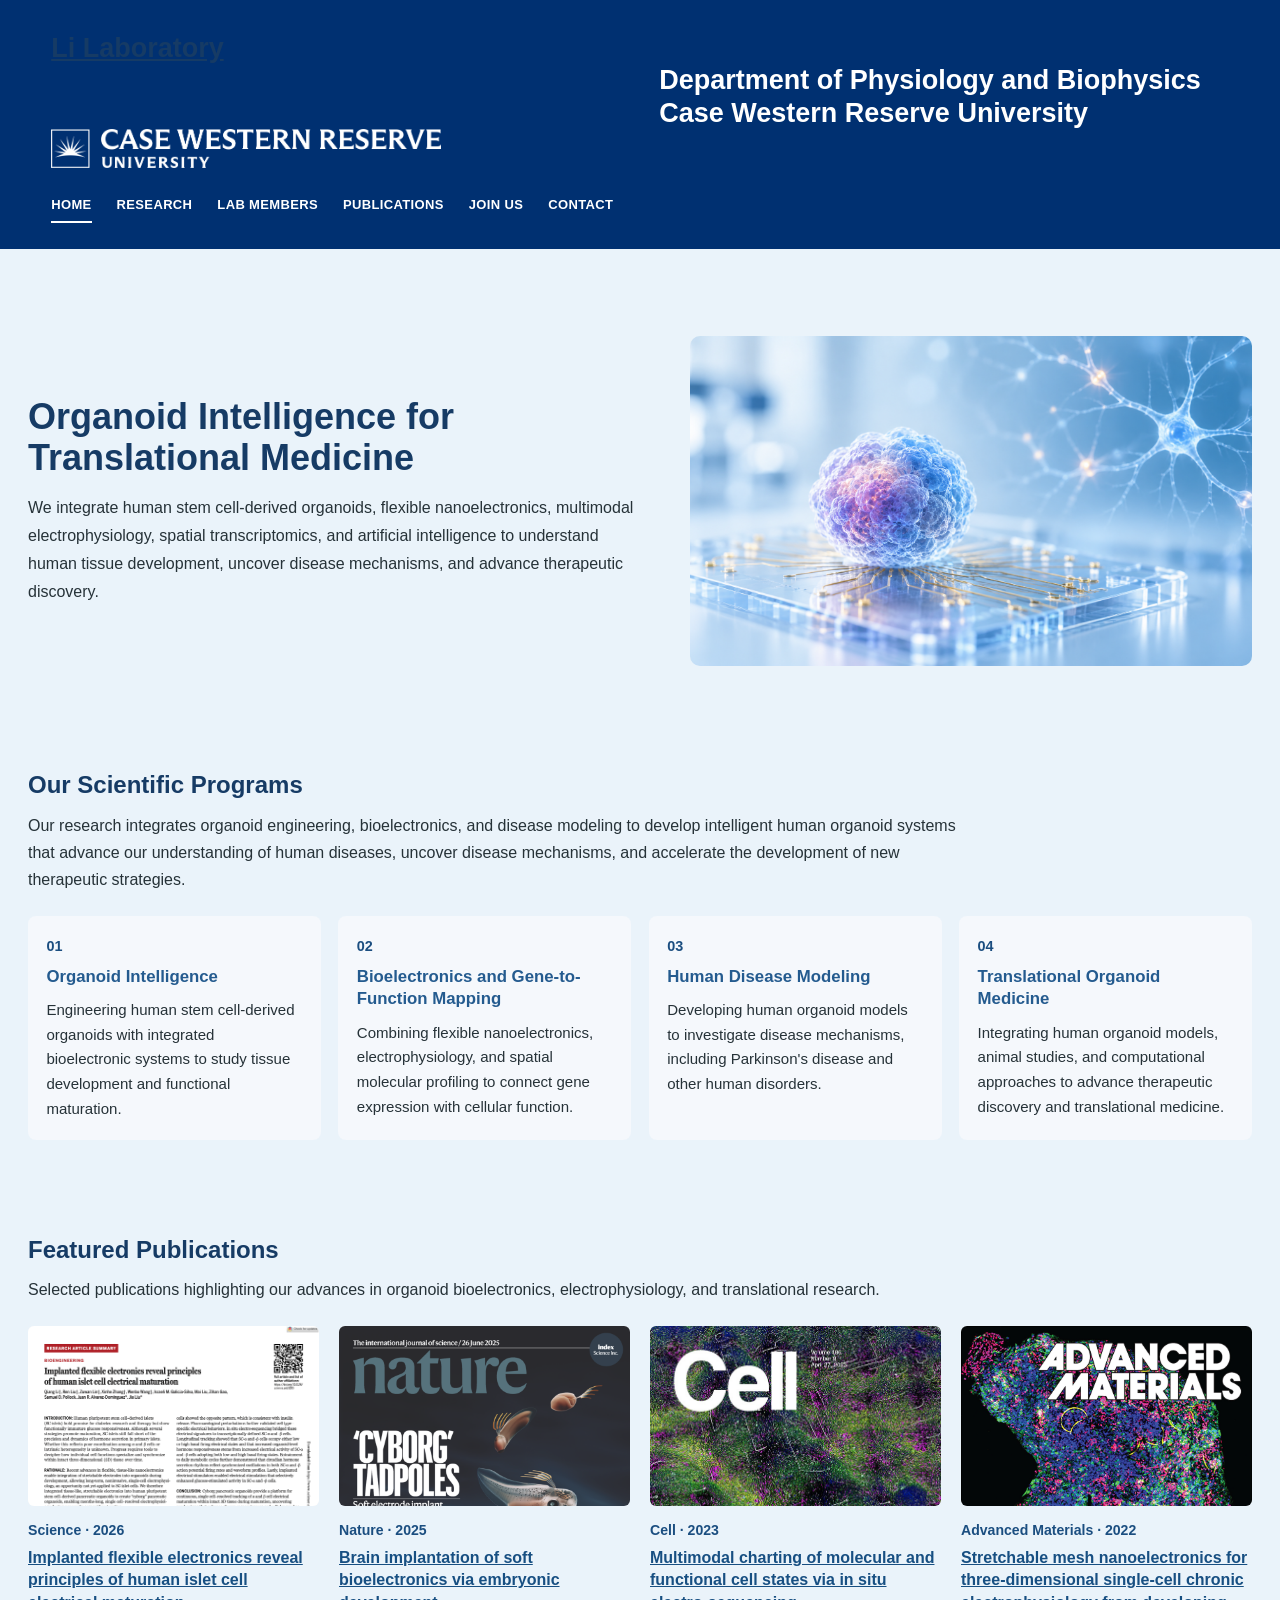
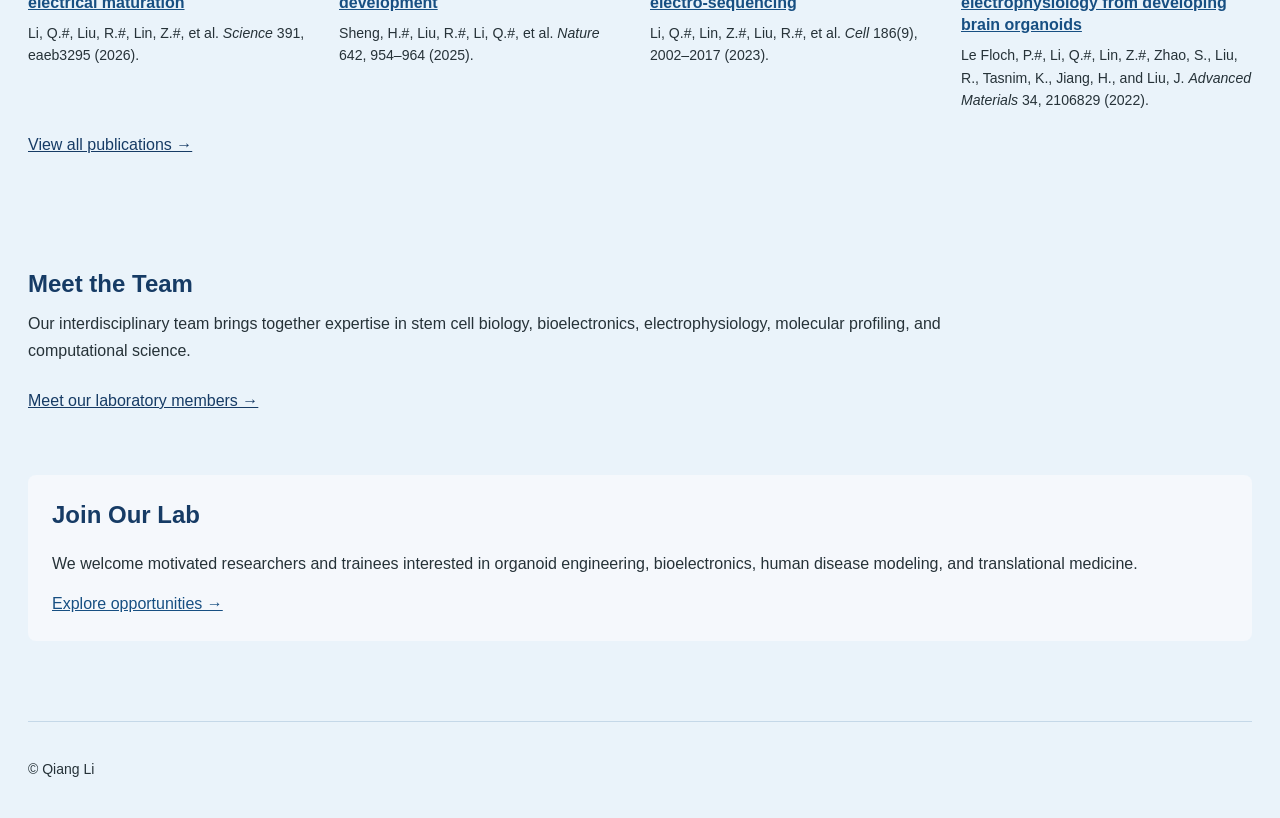
==== index.html @ ad6e4981 "Update index.html" ====
<!DOCTYPE html>
<html lang="en">
<head>
  <meta charset="UTF-8">
  <meta name="viewport" content="width=device-width, initial-scale=1.0">
  <title>Li Laboratory | Organoid Intelligence for Translational Medicine</title>
  <link rel="stylesheet" href="style.css">

  <style>
    /* Homepage-specific styles.
       The shared header, navigation, and footer remain controlled by style.css. */

    .home-hero {
      display: grid;
      grid-template-columns: 1.05fr 0.95fr;
      align-items: center;
      gap: 2.5rem;
      padding: 2.8rem 0 2.4rem;
    }

    .home-hero h1 {
      margin: 0 0 1rem;
      line-height: 1.15;
    }

    .home-hero p {
      line-height: 1.75;
      margin: 0;
    }

    .home-hero-image img {
      display: block;
      width: 100%;
      height: 330px;
      object-fit: cover;
      object-position: center;
      border-radius: 10px;
    }

    .home-section {
      padding: 1.8rem 0;
    }

    .home-section h2 {
      margin: 0 0 0.7rem;
    }

    .section-intro {
      max-width: 950px;
      line-height: 1.7;
      margin: 0 0 1.4rem;
    }

    .program-grid {
      display: grid;
      grid-template-columns: repeat(4, minmax(0, 1fr));
      gap: 1.1rem;
    }

    .program-card {
      padding: 1.15rem;
      background: #f5f8fc;
      border-radius: 8px;
      height: 100%;
    }

    .program-number {
      color: #1b4e80;
      font-size: 0.9rem;
      font-weight: 700;
      margin-bottom: 0.45rem;
    }

    .program-card h3 {
      font-size: 1.05rem;
      line-height: 1.35;
      margin: 0 0 0.6rem;
    }

    .program-card p {
      font-size: 0.94rem;
      line-height: 1.65;
      margin: 0;
    }

    .publication-grid {
      display: grid;
      grid-template-columns: repeat(4, minmax(0, 1fr));
      gap: 1.25rem;
      align-items: start;
    }

    .publication-card {
      min-width: 0;
    }

    .publication-image-link {
      display: block;
      width: 100%;
      height: 180px;
      overflow: hidden;
      background: #f3f5f7;
      border-radius: 6px;
      margin-bottom: 0.8rem;
    }

    .publication-card img {
      display: block;
      width: 100%;
      height: 100%;
      object-fit: cover;
      object-position: top center;
    }

    .publication-card h3 {
      font-size: 1rem;
      line-height: 1.4;
      margin: 0 0 0.5rem;
    }

    .publication-card p {
      font-size: 0.88rem;
      line-height: 1.6;
      margin: 0;
    }

    .publication-journal {
      color: #1b4e80;
      font-weight: 700;
      margin-bottom: 0.35rem !important;
    }

    .home-cta {
      background: #f5f8fc;
      padding: 1.5rem;
      border-radius: 8px;
      margin: 1rem 0 2rem;
    }

    .home-cta h2 {
      margin-top: 0;
    }

    .home-cta p {
      line-height: 1.7;
      margin-bottom: 0.8rem;
    }

    .home-cta a,
    .publication-card a {
      color: #174f82;
    }

    @media (max-width: 900px) {
      .program-grid,
      .publication-grid {
        grid-template-columns: repeat(2, minmax(0, 1fr));
      }

      .home-hero {
        gap: 1.5rem;
      }
    }

    @media (max-width: 600px) {
      .home-hero {
        grid-template-columns: 1fr;
        padding: 1.8rem 0;
      }

      .home-hero-image img {
        height: 240px;
      }

      .program-grid,
      .publication-grid {
        grid-template-columns: 1fr;
      }

      .publication-image-link {
        height: 220px;
      }

      .home-section {
        padding: 1.3rem 0;
      }
    }
  </style>
</head>

<body>

  <!-- ORIGINAL CWRU HEADER -->
  <header class="site-header">
    <div class="brand">
      <div class="brand-text">
        <a href="index.html">Li Laboratory</a>
        <div class="header-affiliation">
          Department of Physiology and Biophysics<br>
          Case Western Reserve University
        </div>
      </div>

      <a href="https://case.edu/" target="_blank" rel="noopener">
        <img
          class="cwru-logo"
          src="CWRU_Two-line%20horizontal%20(Primary)%20logo_White.png"
          alt="Case Western Reserve University">
      </a>
    </div>

    <nav class="site-nav" aria-label="Main navigation">
      <a href="index.html" aria-current="page">HOME</a>
      <a href="research.html">RESEARCH</a>
      <a href="lab-members.html">LAB MEMBERS</a>
      <a href="publications.html">PUBLICATIONS</a>
      <a href="join-us.html">JOIN US</a>
      <a href="contact.html">CONTACT</a>
    </nav>
  </header>


  <main>

    <!-- HERO SECTION -->
    <section class="home-hero">
      <div class="home-hero-text">
        <h1>Organoid Intelligence for Translational Medicine</h1>

        <p>
          We integrate human stem cell-derived organoids, flexible
          nanoelectronics, multimodal electrophysiology, spatial
          transcriptomics, and artificial intelligence to understand
          human tissue development, uncover disease mechanisms, and
          advance therapeutic discovery.
        </p>
      </div>

      <div class="home-hero-image">
        <img
          src="Glowing%20Brain%20Organoid%20on%20Neural%20Chip.png"
          alt="AI-generated visualization of a brain organoid integrated with a neural chip">
      </div>
    </section>


    <!-- SCIENTIFIC PROGRAMS -->
    <section class="home-section">
      <h2>Our Scientific Programs</h2>

      <p class="section-intro">
        Our research integrates organoid engineering, bioelectronics,
        and disease modeling to develop intelligent human organoid
        systems that advance our understanding of human diseases,
        uncover disease mechanisms, and accelerate the development
        of new therapeutic strategies.
      </p>

      <div class="program-grid">

        <article class="program-card">
          <div class="program-number">01</div>
          <h3>Organoid Intelligence</h3>
          <p>
            Engineering human stem cell-derived organoids with
            integrated bioelectronic systems to study tissue
            development and functional maturation.
          </p>
        </article>

        <article class="program-card">
          <div class="program-number">02</div>
          <h3>Bioelectronics and Gene-to-Function Mapping</h3>
          <p>
            Combining flexible nanoelectronics, electrophysiology,
            and spatial molecular profiling to connect gene
            expression with cellular function.
          </p>
        </article>

        <article class="program-card">
          <div class="program-number">03</div>
          <h3>Human Disease Modeling</h3>
          <p>
            Developing human organoid models to investigate disease
            mechanisms, including Parkinson's disease and other
            human disorders.
          </p>
        </article>

        <article class="program-card">
          <div class="program-number">04</div>
          <h3>Translational Organoid Medicine</h3>
          <p>
            Integrating human organoid models, animal studies, and
            computational approaches to advance therapeutic
            discovery and translational medicine.
          </p>
        </article>

      </div>
    </section>


    <!-- FEATURED PUBLICATIONS -->
    <section class="home-section">
      <h2>Featured Publications</h2>

      <p class="section-intro">
        Selected publications highlighting our advances in
        organoid bioelectronics, electrophysiology, and
        translational research.
      </p>

      <div class="publication-grid">

        <!-- SCIENCE -->
        <article class="publication-card">
          <a
            class="publication-image-link"
            href="https://www.science.org/doi/10.1126/science.aeb3295"
            target="_blank"
            rel="noopener">
            <img
              src="Science.png"
              alt="Science journal cover">
          </a>

          <p class="publication-journal">Science · 2026</p>

          <h3>
            <a
              href="https://www.science.org/doi/10.1126/science.aeb3295"
              target="_blank"
              rel="noopener">
              Implanted flexible electronics reveal principles of
              human islet cell electrical maturation
            </a>
          </h3>

          <p>
            Li, Q.#, Liu, R.#, Lin, Z.#, et al.
            <em>Science</em> 391, eaeb3295 (2026).
          </p>
        </article>


        <!-- NATURE -->
        <article class="publication-card">
          <a
            class="publication-image-link"
            href="https://www.nature.com/articles/s41586-025-09106-8"
            target="_blank"
            rel="noopener">
            <img
              src="Nature%20cover.png"
              alt="Nature journal cover">
          </a>

          <p class="publication-journal">Nature · 2025</p>

          <h3>
            <a
              href="https://www.nature.com/articles/s41586-025-09106-8"
              target="_blank"
              rel="noopener">
              Brain implantation of soft bioelectronics via
              embryonic development
            </a>
          </h3>

          <p>
            Sheng, H.#, Liu, R.#, Li, Q.#, et al.
            <em>Nature</em> 642, 954–964 (2025).
          </p>
        </article>


        <!-- CELL -->
        <article class="publication-card">
          <a
            class="publication-image-link"
            href="https://www.cell.com/cell/fulltext/S0092-8674(23)00286-6"
            target="_blank"
            rel="noopener">
            <img
              src="Cell%20cover.jpg"
              alt="Cell journal cover">
          </a>

          <p class="publication-journal">Cell · 2023</p>

          <h3>
            <a
              href="https://www.cell.com/cell/fulltext/S0092-8674(23)00286-6"
              target="_blank"
              rel="noopener">
              Multimodal charting of molecular and functional cell
              states via in situ electro-sequencing
            </a>
          </h3>

          <p>
            Li, Q.#, Lin, Z.#, Liu, R.#, et al.
            <em>Cell</em> 186(9), 2002–2017 (2023).
          </p>
        </article>


        <!-- ADVANCED MATERIALS -->
        <article class="publication-card">
          <a
            class="publication-image-link"
            href="https://advanced.onlinelibrary.wiley.com/doi/10.1002/adma.202106829"
            target="_blank"
            rel="noopener">
            <img
              src="Brain%20organoids.jpg"
              alt="Brain organoid image associated with the Advanced Materials publication">
          </a>

          <p class="publication-journal">Advanced Materials · 2022</p>

          <h3>
            <a
              href="https://advanced.onlinelibrary.wiley.com/doi/10.1002/adma.202106829"
              target="_blank"
              rel="noopener">
              Stretchable mesh nanoelectronics for three-dimensional
              single-cell chronic electrophysiology from developing
              brain organoids
            </a>
          </h3>

          <p>
            Le Floch, P.#, Li, Q.#, Lin, Z.#, Zhao, S., Liu, R.,
            Tasnim, K., Jiang, H., and Liu, J.
            <em>Advanced Materials</em> 34, 2106829 (2022).
          </p>
        </article>

      </div>

      <p style="margin-top: 1.2rem;">
        <a href="publications.html">View all publications →</a>
      </p>
    </section>


    <!-- TEAM -->
    <section class="home-section">
      <h2>Meet the Team</h2>

      <p class="section-intro">
        Our interdisciplinary team brings together expertise in
        stem cell biology, bioelectronics, electrophysiology,
        molecular profiling, and computational science.
      </p>

      <p>
        <a href="lab-members.html">Meet our laboratory members →</a>
      </p>
    </section>


    <!-- JOIN THE LAB -->
    <section class="home-cta">
      <h2>Join Our Lab</h2>

      <p>
        We welcome motivated researchers and trainees interested
        in organoid engineering, bioelectronics, human disease
        modeling, and translational medicine.
      </p>

      <a href="join-us.html">Explore opportunities →</a>
    </section>

  </main>


  <!-- ORIGINAL FOOTER -->
  <footer class="site-footer">
    <p>© Qiang Li</p>
  </footer>

</body>
</html>
---- style.css ----
/* =========================================================
   LI LAB WEBSITE — SHARED STYLESHEET
   Full-width CWRU blue header
   Unified light blue content background
   ========================================================= */

* {
  box-sizing: border-box;
}

html {
  scroll-behavior: smooth;
  overflow-x: clip;
}

body {
  font-family: Arial, Helvetica, sans-serif;
  max-width: 1400px;
  margin: 0 auto;
  padding: 0 28px;
  line-height: 1.7;
  color: #263238;
  background: #EAF3FA;
}

a {
  color: #163b65;
}

/* =========================================================
   HEADER — FULL BROWSER WIDTH ON ALL PAGES
   ========================================================= */

.site-header {
  display: grid;
  grid-template-columns: minmax(160px, 1fr) auto;
  grid-template-areas:
    "brand affiliation"
    "nav nav";

  align-items: center;
  column-gap: 28px;
  row-gap: 14px;

  /* Extend header beyond the centered body container */
  position: relative;
  left: 50%;
  width: 100vw;
  max-width: none;
  margin-left: -50vw;

  /* Preserve the wider and taller blue header */
  padding: 32px clamp(22px, 4vw, 56px) 26px;

  color: #ffffff;
  background: #003071;
}

.site-header .brand {
  grid-area: brand;
  color: #ffffff;
  font-size: 27px;
  line-height: 1.2;
  font-weight: 700;
  text-decoration: none;
  white-space: nowrap;
}

.header-affiliation {
  grid-area: affiliation;
  display: flex;
  align-items: center;
  justify-content: flex-end;
  min-width: 0;
  text-decoration: none;
}

.cwru-logo {
  display: block;
  width: 390px;
  max-width: 100%;
  height: auto;
  object-fit: contain;
  background: transparent;
  border: 0;
  padding: 0;
  margin: 0;
  filter: none;
}

.site-nav {
  grid-area: nav;
  display: flex;
  flex-wrap: wrap;
  align-items: center;
  gap: 7px 25px;
  margin-top: 7px;
}

.site-nav a {
  color: #ffffff;
  text-decoration: none;
  font-size: 13px;
  font-weight: 700;
  letter-spacing: .35px;
  padding: 5px 0;
  border-bottom: 2px solid transparent;
}

.site-nav a:hover,
.site-nav a[aria-current="page"] {
  color: #ffffff;
  border-bottom-color: #ffffff;
}

.site-header a:focus-visible {
  outline: 2px solid #ffffff;
  outline-offset: 4px;
}

/* =========================================================
   GLOBAL CONTENT AREA
   ========================================================= */

main {
  min-height: 58vh;
  padding: 42px 0 48px;
  background: #EAF3FA;
}

h1, h2, h3 {
  color: #163b65;
  line-height: 1.3;
}

h1 {
  font-size: 36px;
  margin: 0 0 24px;
}

h2 {
  font-size: 24px;
}

h3 {
  font-size: 20px;
}

p {
  color: #263238;
}

section + section {
  margin-top: 36px;
}

/* =========================================================
   REMOVE SEPARATE WHITE CONTENT PANELS
   ========================================================= */

.welcome-section,
.content-box,
.content-card,
.white-box,
.page-card,
.page-content-box {
  background: transparent !important;
  box-shadow: none !important;
  border-radius: 0;
}

/* Homepage welcome section */

.welcome-section {
  max-width: 900px;
  margin: 24px auto 0;
  padding: 28px 0;
  border-top: 1px solid #c5d8e8;
}

.welcome-section h2 {
  margin: 0 0 14px;
  font-size: 26px;
}

.welcome-section p {
  margin: 0;
  font-size: 18px;
  line-height: 1.85;
}

/* =========================================================
   HOMEPAGE PROFILE
   ========================================================= */

.intro {
  display: flex;
  flex-direction: column;
  align-items: center;
  justify-content: center;
  gap: 16px;
  padding: 0 20px 26px;
  text-align: center;
}

.portrait {
  display: block;
  width: 170px;
  height: 170px;
  flex: 0 0 auto;
  object-fit: cover;
  object-position: center 10%;
  border: 4px solid #ffffff;
  border-radius: 50%;
  box-shadow: 0 4px 18px rgba(22, 59, 101, .12);
}

.intro h1 {
  font-size: clamp(28px, 4vw, 36px);
  margin: 0 0 10px;
}

.intro .affiliation {
  margin: 0;
  color: #526171;
  font-size: 16px;
  line-height: 1.65;
}

/* =========================================================
   CONTACT PAGE
   ========================================================= */

.contact-layout {
  display: grid;
  grid-template-columns: .8fr 1.2fr;
  gap: 40px;
  align-items: start;
  max-width: 1200px;
  margin: 15px auto 0;
}

.contact-info {
  margin: 0;
  padding: 0;
}

.contact-info h1 {
  margin-bottom: 18px;
}

.contact-info h2 {
  margin-top: 0;
  color: #153a63;
}

.contact-info p {
  line-height: 1.8;
  margin-bottom: 20px;
}

.contact-info a {
  color: #153a63;
}

.map-container {
  width: 100%;
  height: 420px;
  margin: 0;
  padding: 0;
  border-radius: 10px;
  overflow: hidden;
}

.map-container iframe {
  display: block;
  width: 100%;
  height: 100%;
  border: 0;
}

/* =========================================================
   PUBLICATIONS PAGE
   ========================================================= */

.publications-intro {
  max-width: 900px;
  margin-bottom: 2rem;
  color: #526174;
  line-height: 1.7;
}

.publication-year {
  margin: 2.2rem 0 1rem;
  padding-bottom: .45rem;
  color: #153a63;
  border-bottom: 2px solid #c5d8e8;
  font-size: 1.45rem;
}

.publication-list {
  list-style: none;
  margin: 0;
  padding: 0;
}

.publication-item {
  margin: 0 0 1.15rem;
  padding: 0 0 1.15rem 1rem;
  border-bottom: 1px solid #cbdce9;
  border-left: 3px solid #b5cde0;
  line-height: 1.7;
}

.publication-item strong {
  color: #183b60;
}

.publication-item a {
  color: #245b8f;
  font-weight: 600;
  text-decoration: none;
}

.publication-item a:hover {
  text-decoration: underline;
}

.publication-links {
  display: inline;
  white-space: normal;
}

/* =========================================================
   LAB MEMBERS AND JOIN US
   ========================================================= */

section h2 {
  color: #163b65;
}

section h3 {
  color: #245b8f;
}

/* Remove subsection background boxes */

.postdoc,
.graduate,
.undergraduate,
.intern,
.lab-member-section,
.recruitment-section {
  background: transparent !important;
  box-shadow: none !important;
  border-radius: 0;
  padding-left: 0;
  padding-right: 0;
  text-align: left;
}

/* =========================================================
   FOOTER
   ========================================================= */

footer {
  border-top: 1px solid #c5d8e8;
  padding: 22px 0;
  color: #526171;
  font-size: 14px;
  background: transparent;
}

/* =========================================================
   RESPONSIVE DESIGN
   ========================================================= */

@media (max-width: 760px) {

  body {
    padding: 0 20px;
  }

  .site-header {
    grid-template-columns: 1fr;
    grid-template-areas:
      "brand"
      "affiliation"
      "nav";

    row-gap: 12px;

    /* Keep the header full-width on mobile too */
    left: 50%;
    width: 100vw;
    margin-left: -50vw;

    padding: 19px 20px 15px;
  }

  .site-header .brand {
    font-size: 24px;
  }

  .header-affiliation {
    justify-content: flex-start;
  }

  .cwru-logo {
    width: min(100%, 360px);
  }

  .site-nav {
    gap: 7px 17px;
    margin-top: 3px;
  }

  .site-nav a {
    font-size: 12px;
  }

  main {
    padding: 32px 0 38px;
  }

  h1 {
    font-size: 30px;
  }

  .contact-layout {
    grid-template-columns: 1fr;
    gap: 25px;
  }

  .map-container {
    height: 340px;
  }

  .welcome-section {
    padding: 24px 0;
  }

  .welcome-section p {
    font-size: 16px;
  }

  .publication-item {
    padding-left: .75rem;
  }
}

@media (max-width: 700px) {
  .site-header {
    padding: 24px 20px 22px;
  }
}

@media (max-width: 380px) {

  .site-nav {
    column-gap: 12px;
  }

  .site-nav a {
    font-size: 11px;
  }
}
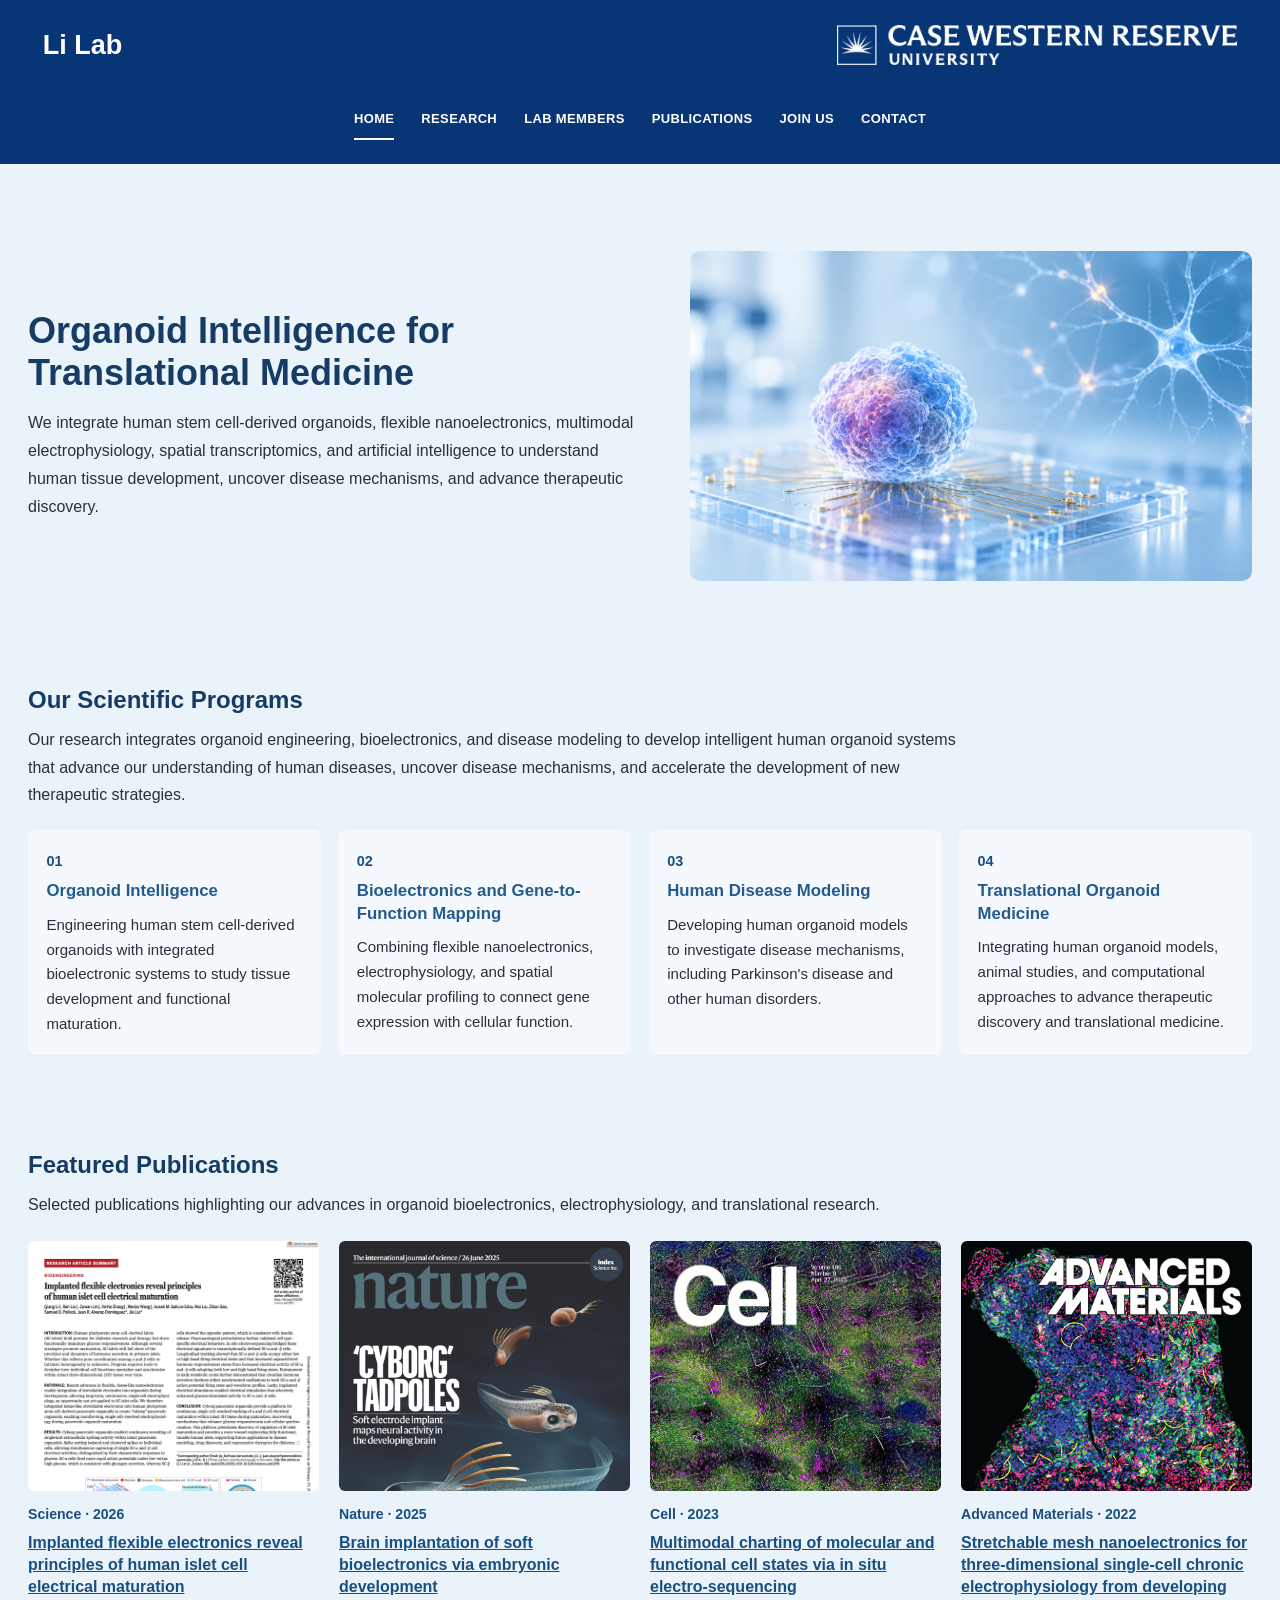
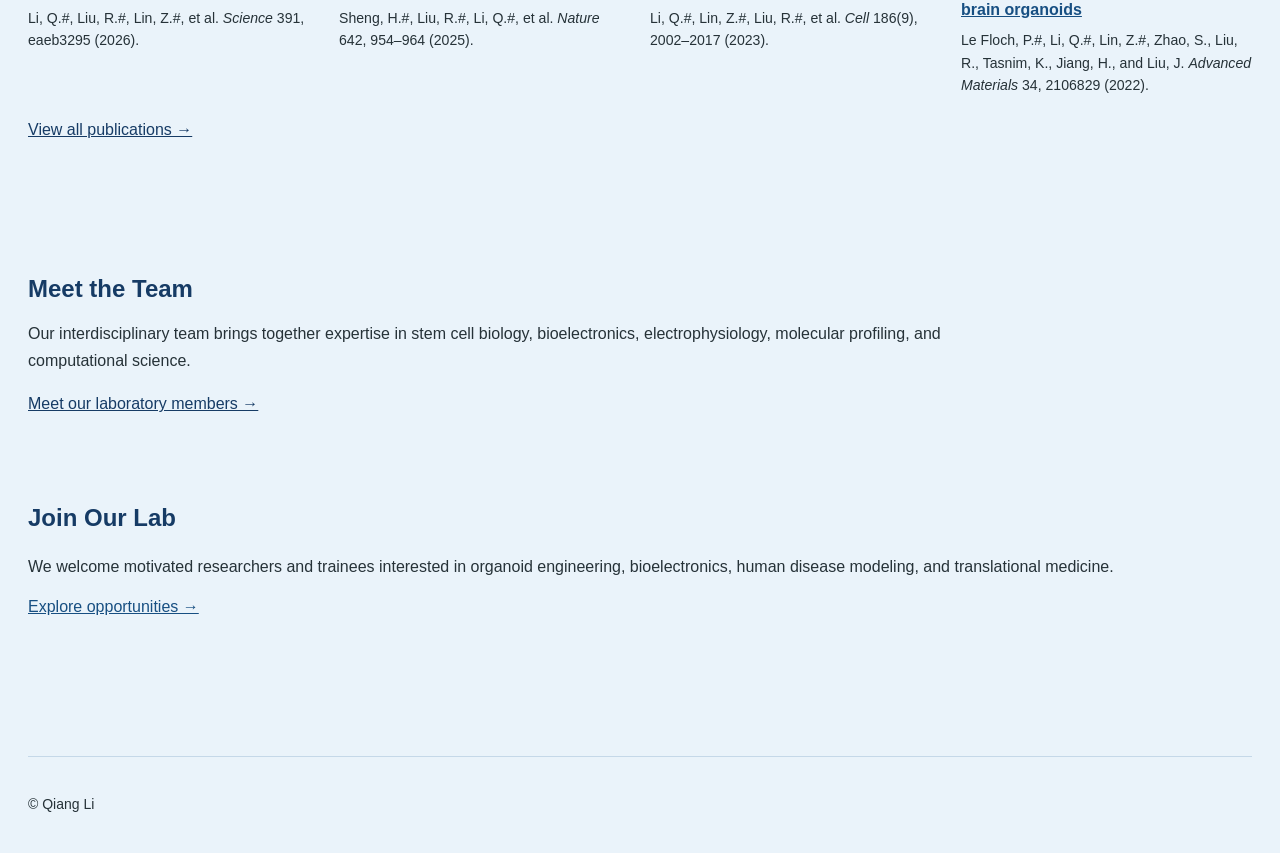
==== commit 43a952ab: "Update index.html" ====
--- a/index.html
+++ b/index.html
@@ -4,12 +4,97 @@
 <head>
   <meta charset="UTF-8">
   <meta name="viewport" content="width=device-width, initial-scale=1.0">
+
   <title>Li Laboratory | Organoid Intelligence for Translational Medicine</title>
+
   <link rel="stylesheet" href="style.css">
 
   <style>
-    /* Homepage-specific styles.
-       The shared header, navigation, and footer remain controlled by style.css. */
+    /* =====================================================
+       LI LABORATORY HOMEPAGE
+       ===================================================== */
+
+
+    /* ---------- HEADER: MATCH RESEARCH PAGE ---------- */
+
+    .site-header {
+      background: #073575 !important;
+      color: #ffffff !important;
+      min-height: 153px;
+      padding: 25px 3.5% 24px !important;
+      display: flex !important;
+      flex-direction: column !important;
+      justify-content: space-between;
+      box-sizing: border-box;
+    }
+
+    .site-header .brand {
+      display: flex !important;
+      flex-direction: row !important;
+      justify-content: space-between !important;
+      align-items: center !important;
+      width: 100%;
+      gap: 20px;
+    }
+
+    .site-header .brand-name {
+      color: #ffffff !important;
+      font-size: 27px;
+      font-weight: 700;
+      text-decoration: none;
+      line-height: 1.2;
+    }
+
+    .site-header .cwru-logo {
+      display: block;
+      width: 400px;
+      max-width: 100%;
+      height: auto;
+      filter: none !important;
+    }
+
+    .site-header .site-nav {
+      display: flex !important;
+      flex-direction: row !important;
+      align-items: center;
+      justify-content: flex-start !important;
+      flex-wrap: wrap;
+      gap: 27px;
+      margin-top: 24px;
+      padding: 0;
+    }
+
+    .site-header .site-nav a {
+      color: #ffffff !important;
+      text-decoration: none;
+      font-weight: 700;
+      padding-bottom: 8px;
+    }
+
+    .site-header .site-nav a:hover {
+      color: #dcecff !important;
+    }
+
+    .site-header .site-nav a[aria-current="page"] {
+      border-bottom: 2px solid #ffffff;
+    }
+
+
+    /* ---------- MAIN CONTENT ---------- */
+
+    .home-main {
+      width: 100%;
+      box-sizing: border-box;
+    }
+
+    .home-main *,
+    .home-main *::before,
+    .home-main *::after {
+      box-sizing: border-box;
+    }
+
+
+    /* ---------- HERO ---------- */
 
     .home-hero {
       display: grid;
@@ -38,6 +123,9 @@
       border-radius: 10px;
     }
 
+
+    /* ---------- SECTION SPACING ---------- */
+
     .home-section {
       padding: 1.8rem 0;
     }
@@ -51,6 +139,9 @@
       line-height: 1.7;
       margin: 0 0 1.4rem;
     }
+
+
+    /* ---------- SCIENTIFIC PROGRAMS ---------- */
 
     .program-grid {
       display: grid;
@@ -84,6 +175,9 @@
       margin: 0;
     }
 
+
+    /* ---------- FEATURED PUBLICATIONS ---------- */
+
     .publication-grid {
       display: grid;
       grid-template-columns: repeat(4, minmax(0, 1fr));
@@ -95,10 +189,12 @@
       min-width: 0;
     }
 
+    /* Taller images, with the top of each image prioritized */
+
     .publication-image-link {
       display: block;
       width: 100%;
-      height: 180px;
+      height: 250px;
       overflow: hidden;
       background: #f3f5f7;
       border-radius: 6px;
@@ -131,10 +227,40 @@
       margin-bottom: 0.35rem !important;
     }
 
+    .publication-card a {
+      color: #174f82;
+    }
+
+    .all-publications-link {
+      margin-top: 1.2rem;
+    }
+
+
+    /* ---------- MEET THE TEAM ---------- */
+
+    .team-section {
+      padding: 1.8rem 0;
+    }
+
+    .team-section h2 {
+      margin-bottom: 0.7rem;
+    }
+
+    .team-section p {
+      max-width: 950px;
+      line-height: 1.7;
+    }
+
+
+    /* ---------- JOIN OUR LAB ---------- */
+
+    /* No white card or background box */
+
     .home-cta {
-      background: #f5f8fc;
-      padding: 1.5rem;
-      border-radius: 8px;
+      background: transparent !important;
+      padding: 1.5rem 0;
+      border: none;
+      border-radius: 0;
       margin: 1rem 0 2rem;
     }
 
@@ -147,12 +273,22 @@
       margin-bottom: 0.8rem;
     }
 
-    .home-cta a,
-    .publication-card a {
+    .home-cta a {
       color: #174f82;
     }
 
+
+    /* ---------- FOOTER ---------- */
+
+    .site-footer {
+      margin-top: 2rem;
+    }
+
+
+    /* ---------- TABLET ---------- */
+
     @media (max-width: 900px) {
+
       .program-grid,
       .publication-grid {
         grid-template-columns: repeat(2, minmax(0, 1fr));
@@ -161,9 +297,42 @@
       .home-hero {
         gap: 1.5rem;
       }
-    }
+
+    }
+
+
+    /* ---------- MOBILE ---------- */
+
+    @media (max-width: 700px) {
+
+      .site-header {
+        min-height: auto;
+        padding: 22px 5% 24px !important;
+      }
+
+      .site-header .brand {
+        gap: 15px;
+      }
+
+      .site-header .brand-name {
+        font-size: 23px;
+      }
+
+      .site-header .cwru-logo {
+        width: 220px;
+      }
+
+      .site-header .site-nav {
+        flex-wrap: wrap;
+        gap: 15px 20px;
+        margin-top: 24px;
+      }
+
+    }
+
 
     @media (max-width: 600px) {
+
       .home-hero {
         grid-template-columns: 1fr;
         padding: 1.8rem 0;
@@ -179,28 +348,33 @@
       }
 
       .publication-image-link {
-        height: 220px;
+        height: 280px;
       }
 
       .home-section {
         padding: 1.3rem 0;
       }
-    }
+
+    }
+
   </style>
 </head>
 
+
 <body>
 
-  <!-- ORIGINAL CWRU HEADER -->
+
+  <!-- =====================================================
+       HEADER
+       ===================================================== -->
+
   <header class="site-header">
+
     <div class="brand">
-      <div class="brand-text">
-        <a href="index.html">Li Laboratory</a>
-        <div class="header-affiliation">
-          Department of Physiology and Biophysics<br>
-          Case Western Reserve University
-        </div>
-      </div>
+
+      <a href="index.html" class="brand-name">
+        Li Lab
+      </a>
 
       <a href="https://case.edu/" target="_blank" rel="noopener">
         <img
@@ -208,103 +382,162 @@
           src="CWRU_Two-line%20horizontal%20(Primary)%20logo_White.png"
           alt="Case Western Reserve University">
       </a>
+
     </div>
 
+
     <nav class="site-nav" aria-label="Main navigation">
+
       <a href="index.html" aria-current="page">HOME</a>
+
       <a href="research.html">RESEARCH</a>
+
       <a href="lab-members.html">LAB MEMBERS</a>
+
       <a href="publications.html">PUBLICATIONS</a>
+
       <a href="join-us.html">JOIN US</a>
+
       <a href="contact.html">CONTACT</a>
+
     </nav>
+
   </header>
 
 
-  <main>
+
+  <!-- =====================================================
+       MAIN CONTENT
+       ===================================================== -->
+
+  <main class="home-main">
+
 
     <!-- HERO SECTION -->
+
     <section class="home-hero">
+
       <div class="home-hero-text">
-        <h1>Organoid Intelligence for Translational Medicine</h1>
+
+        <h1>
+          Organoid Intelligence for Translational Medicine
+        </h1>
 
         <p>
-          We integrate human stem cell-derived organoids, flexible
-          nanoelectronics, multimodal electrophysiology, spatial
-          transcriptomics, and artificial intelligence to understand
-          human tissue development, uncover disease mechanisms, and
-          advance therapeutic discovery.
+          We integrate human stem cell-derived organoids,
+          flexible nanoelectronics, multimodal electrophysiology,
+          spatial transcriptomics, and artificial intelligence
+          to understand human tissue development, uncover disease
+          mechanisms, and advance therapeutic discovery.
         </p>
+
       </div>
 
+
       <div class="home-hero-image">
+
         <img
           src="Glowing%20Brain%20Organoid%20on%20Neural%20Chip.png"
           alt="AI-generated visualization of a brain organoid integrated with a neural chip">
+
       </div>
+
     </section>
 
 
+
     <!-- SCIENTIFIC PROGRAMS -->
+
     <section class="home-section">
+
       <h2>Our Scientific Programs</h2>
 
       <p class="section-intro">
-        Our research integrates organoid engineering, bioelectronics,
-        and disease modeling to develop intelligent human organoid
-        systems that advance our understanding of human diseases,
-        uncover disease mechanisms, and accelerate the development
-        of new therapeutic strategies.
+        Our research integrates organoid engineering,
+        bioelectronics, and disease modeling to develop
+        intelligent human organoid systems that advance our
+        understanding of human diseases, uncover disease
+        mechanisms, and accelerate the development of new
+        therapeutic strategies.
       </p>
 
+
       <div class="program-grid">
 
+
         <article class="program-card">
+
           <div class="program-number">01</div>
+
           <h3>Organoid Intelligence</h3>
+
           <p>
             Engineering human stem cell-derived organoids with
             integrated bioelectronic systems to study tissue
             development and functional maturation.
           </p>
+
         </article>
 
+
+
         <article class="program-card">
+
           <div class="program-number">02</div>
+
           <h3>Bioelectronics and Gene-to-Function Mapping</h3>
+
           <p>
-            Combining flexible nanoelectronics, electrophysiology,
-            and spatial molecular profiling to connect gene
-            expression with cellular function.
-          </p>
+            Combining flexible nanoelectronics,
+            electrophysiology, and spatial molecular profiling
+            to connect gene expression with cellular function.
+          </p>
+
         </article>
 
+
+
         <article class="program-card">
+
           <div class="program-number">03</div>
+
           <h3>Human Disease Modeling</h3>
+
           <p>
-            Developing human organoid models to investigate disease
-            mechanisms, including Parkinson's disease and other
-            human disorders.
-          </p>
+            Developing human organoid models to investigate
+            disease mechanisms, including Parkinson's disease
+            and other human disorders.
+          </p>
+
         </article>
 
+
+
         <article class="program-card">
+
           <div class="program-number">04</div>
+
           <h3>Translational Organoid Medicine</h3>
+
           <p>
-            Integrating human organoid models, animal studies, and
-            computational approaches to advance therapeutic
+            Integrating human organoid models, animal studies,
+            and computational approaches to advance therapeutic
             discovery and translational medicine.
           </p>
+
         </article>
 
+
       </div>
+
     </section>
 
 
+
     <!-- FEATURED PUBLICATIONS -->
+
     <section class="home-section">
+
       <h2>Featured Publications</h2>
 
       <p class="section-intro">
@@ -313,159 +546,226 @@
         translational research.
       </p>
 
+
       <div class="publication-grid">
 
-        <!-- SCIENCE -->
+
+        <!-- SCIENCE 2026 -->
+
         <article class="publication-card">
+
           <a
             class="publication-image-link"
             href="https://www.science.org/doi/10.1126/science.aeb3295"
             target="_blank"
             rel="noopener">
+
             <img
               src="Science.png"
-              alt="Science journal cover">
+              alt="Science publication image">
+
           </a>
 
-          <p class="publication-journal">Science · 2026</p>
+
+          <p class="publication-journal">
+            Science · 2026
+          </p>
+
 
           <h3>
             <a
               href="https://www.science.org/doi/10.1126/science.aeb3295"
               target="_blank"
               rel="noopener">
-              Implanted flexible electronics reveal principles of
-              human islet cell electrical maturation
+
+              Implanted flexible electronics reveal principles
+              of human islet cell electrical maturation
+
             </a>
           </h3>
+
 
           <p>
             Li, Q.#, Liu, R.#, Lin, Z.#, et al.
             <em>Science</em> 391, eaeb3295 (2026).
           </p>
+
         </article>
 
 
-        <!-- NATURE -->
+
+        <!-- NATURE 2025 -->
+
         <article class="publication-card">
+
           <a
             class="publication-image-link"
             href="https://www.nature.com/articles/s41586-025-09106-8"
             target="_blank"
             rel="noopener">
+
             <img
               src="Nature%20cover.png"
               alt="Nature journal cover">
+
           </a>
 
-          <p class="publication-journal">Nature · 2025</p>
+
+          <p class="publication-journal">
+            Nature · 2025
+          </p>
+
 
           <h3>
             <a
               href="https://www.nature.com/articles/s41586-025-09106-8"
               target="_blank"
               rel="noopener">
-              Brain implantation of soft bioelectronics via
-              embryonic development
+
+              Brain implantation of soft bioelectronics
+              via embryonic development
+
             </a>
           </h3>
+
 
           <p>
             Sheng, H.#, Liu, R.#, Li, Q.#, et al.
             <em>Nature</em> 642, 954–964 (2025).
           </p>
+
         </article>
 
 
-        <!-- CELL -->
+
+        <!-- CELL 2023 -->
+
         <article class="publication-card">
+
           <a
             class="publication-image-link"
             href="https://www.cell.com/cell/fulltext/S0092-8674(23)00286-6"
             target="_blank"
             rel="noopener">
+
             <img
               src="Cell%20cover.jpg"
               alt="Cell journal cover">
+
           </a>
 
-          <p class="publication-journal">Cell · 2023</p>
+
+          <p class="publication-journal">
+            Cell · 2023
+          </p>
+
 
           <h3>
             <a
               href="https://www.cell.com/cell/fulltext/S0092-8674(23)00286-6"
               target="_blank"
               rel="noopener">
-              Multimodal charting of molecular and functional cell
-              states via in situ electro-sequencing
+
+              Multimodal charting of molecular and functional
+              cell states via in situ electro-sequencing
+
             </a>
           </h3>
+
 
           <p>
             Li, Q.#, Lin, Z.#, Liu, R.#, et al.
             <em>Cell</em> 186(9), 2002–2017 (2023).
           </p>
+
         </article>
 
 
-        <!-- ADVANCED MATERIALS -->
+
+        <!-- ADVANCED MATERIALS 2022 -->
+
         <article class="publication-card">
+
           <a
             class="publication-image-link"
             href="https://advanced.onlinelibrary.wiley.com/doi/10.1002/adma.202106829"
             target="_blank"
             rel="noopener">
+
             <img
               src="Brain%20organoids.jpg"
               alt="Brain organoid image associated with the Advanced Materials publication">
+
           </a>
 
-          <p class="publication-journal">Advanced Materials · 2022</p>
+
+          <p class="publication-journal">
+            Advanced Materials · 2022
+          </p>
+
 
           <h3>
             <a
               href="https://advanced.onlinelibrary.wiley.com/doi/10.1002/adma.202106829"
               target="_blank"
               rel="noopener">
-              Stretchable mesh nanoelectronics for three-dimensional
-              single-cell chronic electrophysiology from developing
-              brain organoids
+
+              Stretchable mesh nanoelectronics for
+              three-dimensional single-cell chronic
+              electrophysiology from developing brain organoids
+
             </a>
           </h3>
 
+
           <p>
-            Le Floch, P.#, Li, Q.#, Lin, Z.#, Zhao, S., Liu, R.,
-            Tasnim, K., Jiang, H., and Liu, J.
+            Le Floch, P.#, Li, Q.#, Lin, Z.#, Zhao, S.,
+            Liu, R., Tasnim, K., Jiang, H., and Liu, J.
             <em>Advanced Materials</em> 34, 2106829 (2022).
           </p>
+
         </article>
 
+
       </div>
 
-      <p style="margin-top: 1.2rem;">
-        <a href="publications.html">View all publications →</a>
+
+      <p class="all-publications-link">
+        <a href="publications.html">
+          View all publications →
+        </a>
       </p>
+
     </section>
 
 
-    <!-- TEAM -->
-    <section class="home-section">
+
+    <!-- MEET THE TEAM -->
+
+    <section class="team-section">
+
       <h2>Meet the Team</h2>
 
-      <p class="section-intro">
-        Our interdisciplinary team brings together expertise in
-        stem cell biology, bioelectronics, electrophysiology,
+      <p>
+        Our interdisciplinary team brings together expertise
+        in stem cell biology, bioelectronics, electrophysiology,
         molecular profiling, and computational science.
       </p>
 
       <p>
-        <a href="lab-members.html">Meet our laboratory members →</a>
+        <a href="lab-members.html">
+          Meet our laboratory members →
+        </a>
       </p>
+
     </section>
 
 
-    <!-- JOIN THE LAB -->
+
+    <!-- JOIN OUR LAB -->
+
     <section class="home-cta">
+
       <h2>Join Our Lab</h2>
 
       <p>
@@ -474,16 +774,27 @@
         modeling, and translational medicine.
       </p>
 
-      <a href="join-us.html">Explore opportunities →</a>
+      <a href="join-us.html">
+        Explore opportunities →
+      </a>
+
     </section>
 
+
   </main>
 
 
-  <!-- ORIGINAL FOOTER -->
+
+  <!-- =====================================================
+       FOOTER
+       ===================================================== -->
+
   <footer class="site-footer">
+
     <p>© Qiang Li</p>
+
   </footer>
+
 
 </body>
 </html>
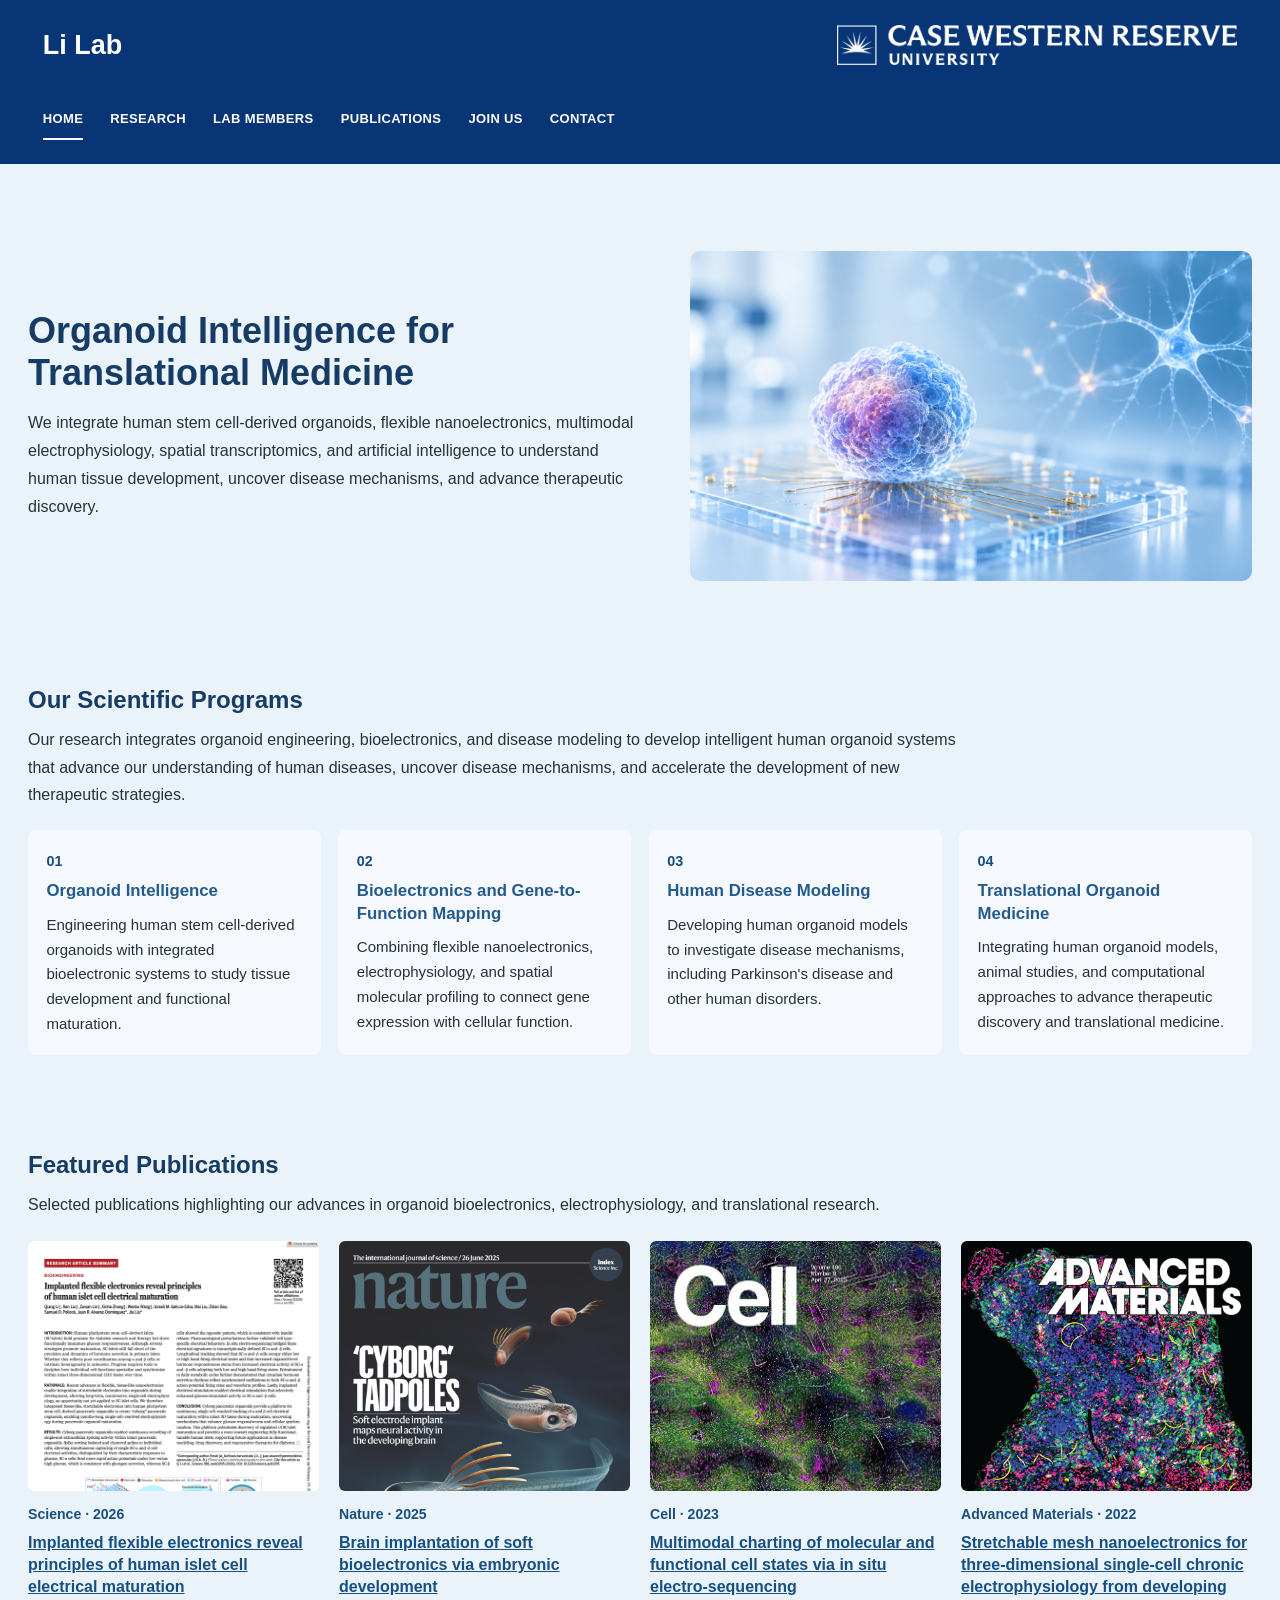
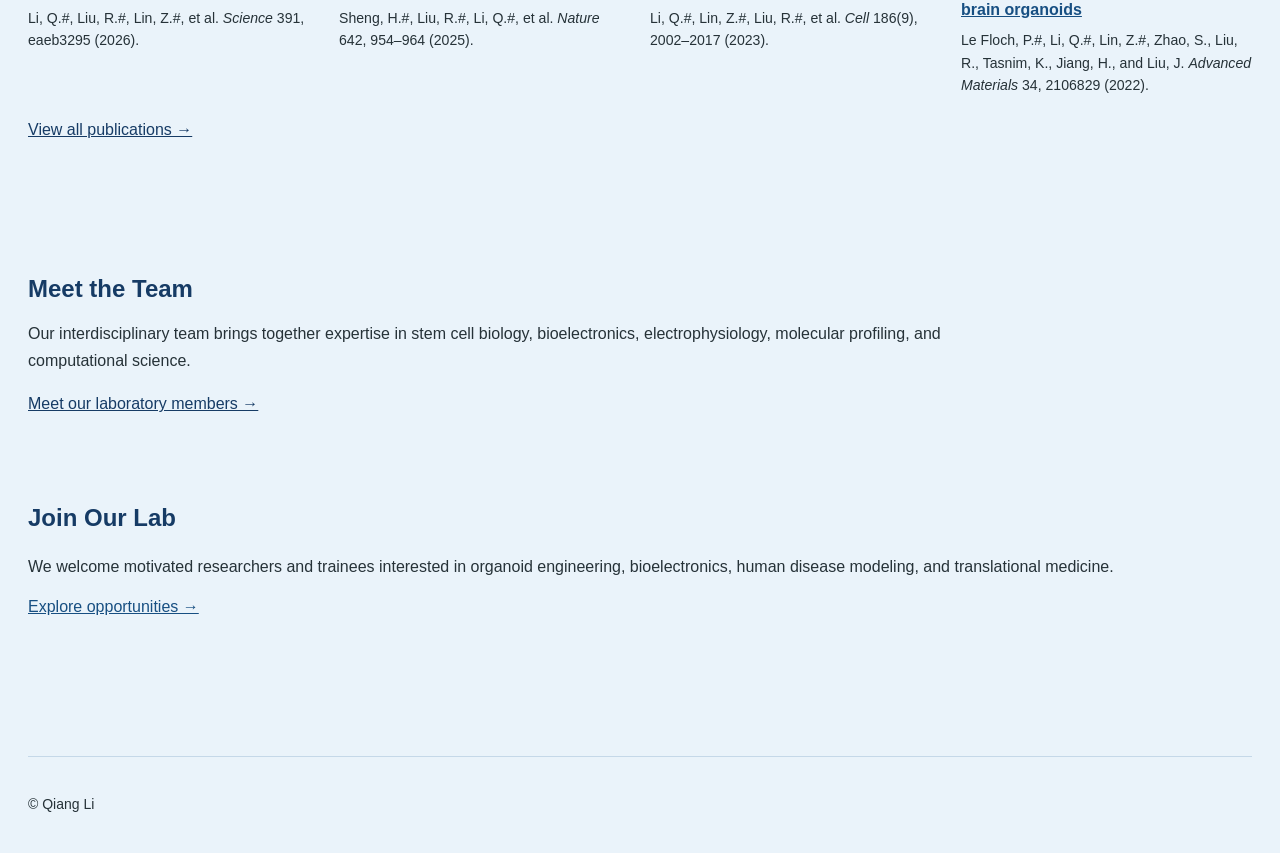
==== commit 4d64f6b3: "Update index.html" ====
--- a/index.html
+++ b/index.html
@@ -14,8 +14,7 @@
        LI LABORATORY HOMEPAGE
        ===================================================== */
 
-
-    /* ---------- HEADER: MATCH RESEARCH PAGE ---------- */
+    /* ---------- HEADER ---------- */
 
     .site-header {
       background: #073575 !important;
@@ -53,15 +52,21 @@
       filter: none !important;
     }
 
+    /* Navigation: explicitly left-aligned */
+
     .site-header .site-nav {
       display: flex !important;
       flex-direction: row !important;
       align-items: center;
       justify-content: flex-start !important;
+      align-self: stretch !important;
+      width: 100% !important;
       flex-wrap: wrap;
       gap: 27px;
       margin-top: 24px;
-      padding: 0;
+      margin-left: 0 !important;
+      padding: 0 !important;
+      text-align: left !important;
     }
 
     .site-header .site-nav a {
@@ -69,6 +74,7 @@
       text-decoration: none;
       font-weight: 700;
       padding-bottom: 8px;
+      margin-left: 0;
     }
 
     .site-header .site-nav a:hover {
@@ -189,7 +195,7 @@
       min-width: 0;
     }
 
-    /* Taller images, with the top of each image prioritized */
+    /* Taller images; preserve journal names at the top */
 
     .publication-image-link {
       display: block;
@@ -254,7 +260,7 @@
 
     /* ---------- JOIN OUR LAB ---------- */
 
-    /* No white card or background box */
+    /* Transparent background: remove white square */
 
     .home-cta {
       background: transparent !important;
@@ -288,7 +294,6 @@
     /* ---------- TABLET ---------- */
 
     @media (max-width: 900px) {
-
       .program-grid,
       .publication-grid {
         grid-template-columns: repeat(2, minmax(0, 1fr));
@@ -297,14 +302,12 @@
       .home-hero {
         gap: 1.5rem;
       }
-
     }
 
 
     /* ---------- MOBILE ---------- */
 
     @media (max-width: 700px) {
-
       .site-header {
         min-height: auto;
         padding: 22px 5% 24px !important;
@@ -323,16 +326,18 @@
       }
 
       .site-header .site-nav {
+        justify-content: flex-start !important;
+        align-self: stretch !important;
+        width: 100% !important;
         flex-wrap: wrap;
         gap: 15px 20px;
         margin-top: 24px;
-      }
-
+        text-align: left !important;
+      }
     }
 
 
     @media (max-width: 600px) {
-
       .home-hero {
         grid-template-columns: 1fr;
         padding: 1.8rem 0;
@@ -354,7 +359,6 @@
       .home-section {
         padding: 1.3rem 0;
       }
-
     }
 
   </style>
@@ -363,10 +367,7 @@
 
 <body>
 
-
-  <!-- =====================================================
-       HEADER
-       ===================================================== -->
+  <!-- HEADER -->
 
   <header class="site-header">
 
@@ -405,13 +406,9 @@
   </header>
 
 
-
-  <!-- =====================================================
-       MAIN CONTENT
-       ===================================================== -->
+  <!-- MAIN CONTENT -->
 
   <main class="home-main">
-
 
     <!-- HERO SECTION -->
 
@@ -443,7 +440,6 @@
       </div>
 
     </section>
-
 
 
     <!-- SCIENTIFIC PROGRAMS -->
@@ -464,74 +460,52 @@
 
       <div class="program-grid">
 
-
         <article class="program-card">
-
           <div class="program-number">01</div>
-
           <h3>Organoid Intelligence</h3>
-
           <p>
             Engineering human stem cell-derived organoids with
             integrated bioelectronic systems to study tissue
             development and functional maturation.
           </p>
-
         </article>
 
 
-
         <article class="program-card">
-
           <div class="program-number">02</div>
-
           <h3>Bioelectronics and Gene-to-Function Mapping</h3>
-
           <p>
             Combining flexible nanoelectronics,
             electrophysiology, and spatial molecular profiling
             to connect gene expression with cellular function.
           </p>
-
         </article>
 
 
-
         <article class="program-card">
-
           <div class="program-number">03</div>
-
           <h3>Human Disease Modeling</h3>
-
           <p>
             Developing human organoid models to investigate
             disease mechanisms, including Parkinson's disease
             and other human disorders.
           </p>
-
         </article>
 
 
-
         <article class="program-card">
-
           <div class="program-number">04</div>
-
           <h3>Translational Organoid Medicine</h3>
-
           <p>
             Integrating human organoid models, animal studies,
             and computational approaches to advance therapeutic
             discovery and translational medicine.
           </p>
-
         </article>
 
-
       </div>
 
     </section>
-
 
 
     <!-- FEATURED PUBLICATIONS -->
@@ -549,7 +523,6 @@
 
       <div class="publication-grid">
 
-
         <!-- SCIENCE 2026 -->
 
         <article class="publication-card">
@@ -566,24 +539,19 @@
 
           </a>
 
-
           <p class="publication-journal">
             Science · 2026
           </p>
-
 
           <h3>
             <a
               href="https://www.science.org/doi/10.1126/science.aeb3295"
               target="_blank"
               rel="noopener">
-
               Implanted flexible electronics reveal principles
               of human islet cell electrical maturation
-
             </a>
           </h3>
-
 
           <p>
             Li, Q.#, Liu, R.#, Lin, Z.#, et al.
@@ -591,7 +559,6 @@
           </p>
 
         </article>
-
 
 
         <!-- NATURE 2025 -->
@@ -610,24 +577,19 @@
 
           </a>
 
-
           <p class="publication-journal">
             Nature · 2025
           </p>
-
 
           <h3>
             <a
               href="https://www.nature.com/articles/s41586-025-09106-8"
               target="_blank"
               rel="noopener">
-
               Brain implantation of soft bioelectronics
               via embryonic development
-
             </a>
           </h3>
-
 
           <p>
             Sheng, H.#, Liu, R.#, Li, Q.#, et al.
@@ -635,7 +597,6 @@
           </p>
 
         </article>
-
 
 
         <!-- CELL 2023 -->
@@ -654,24 +615,19 @@
 
           </a>
 
-
           <p class="publication-journal">
             Cell · 2023
           </p>
-
 
           <h3>
             <a
               href="https://www.cell.com/cell/fulltext/S0092-8674(23)00286-6"
               target="_blank"
               rel="noopener">
-
               Multimodal charting of molecular and functional
               cell states via in situ electro-sequencing
-
             </a>
           </h3>
-
 
           <p>
             Li, Q.#, Lin, Z.#, Liu, R.#, et al.
@@ -679,7 +635,6 @@
           </p>
 
         </article>
-
 
 
         <!-- ADVANCED MATERIALS 2022 -->
@@ -698,25 +653,20 @@
 
           </a>
 
-
           <p class="publication-journal">
             Advanced Materials · 2022
           </p>
-
 
           <h3>
             <a
               href="https://advanced.onlinelibrary.wiley.com/doi/10.1002/adma.202106829"
               target="_blank"
               rel="noopener">
-
               Stretchable mesh nanoelectronics for
               three-dimensional single-cell chronic
               electrophysiology from developing brain organoids
-
             </a>
           </h3>
-
 
           <p>
             Le Floch, P.#, Li, Q.#, Lin, Z.#, Zhao, S.,
@@ -725,7 +675,6 @@
           </p>
 
         </article>
-
 
       </div>
 
@@ -739,7 +688,6 @@
     </section>
 
 
-
     <!-- MEET THE TEAM -->
 
     <section class="team-section">
@@ -761,7 +709,6 @@
     </section>
 
 
-
     <!-- JOIN OUR LAB -->
 
     <section class="home-cta">
@@ -780,19 +727,13 @@
 
     </section>
 
-
   </main>
 
 
-
-  <!-- =====================================================
-       FOOTER
-       ===================================================== -->
+  <!-- FOOTER -->
 
   <footer class="site-footer">
-
     <p>© Qiang Li</p>
-
   </footer>
 
 
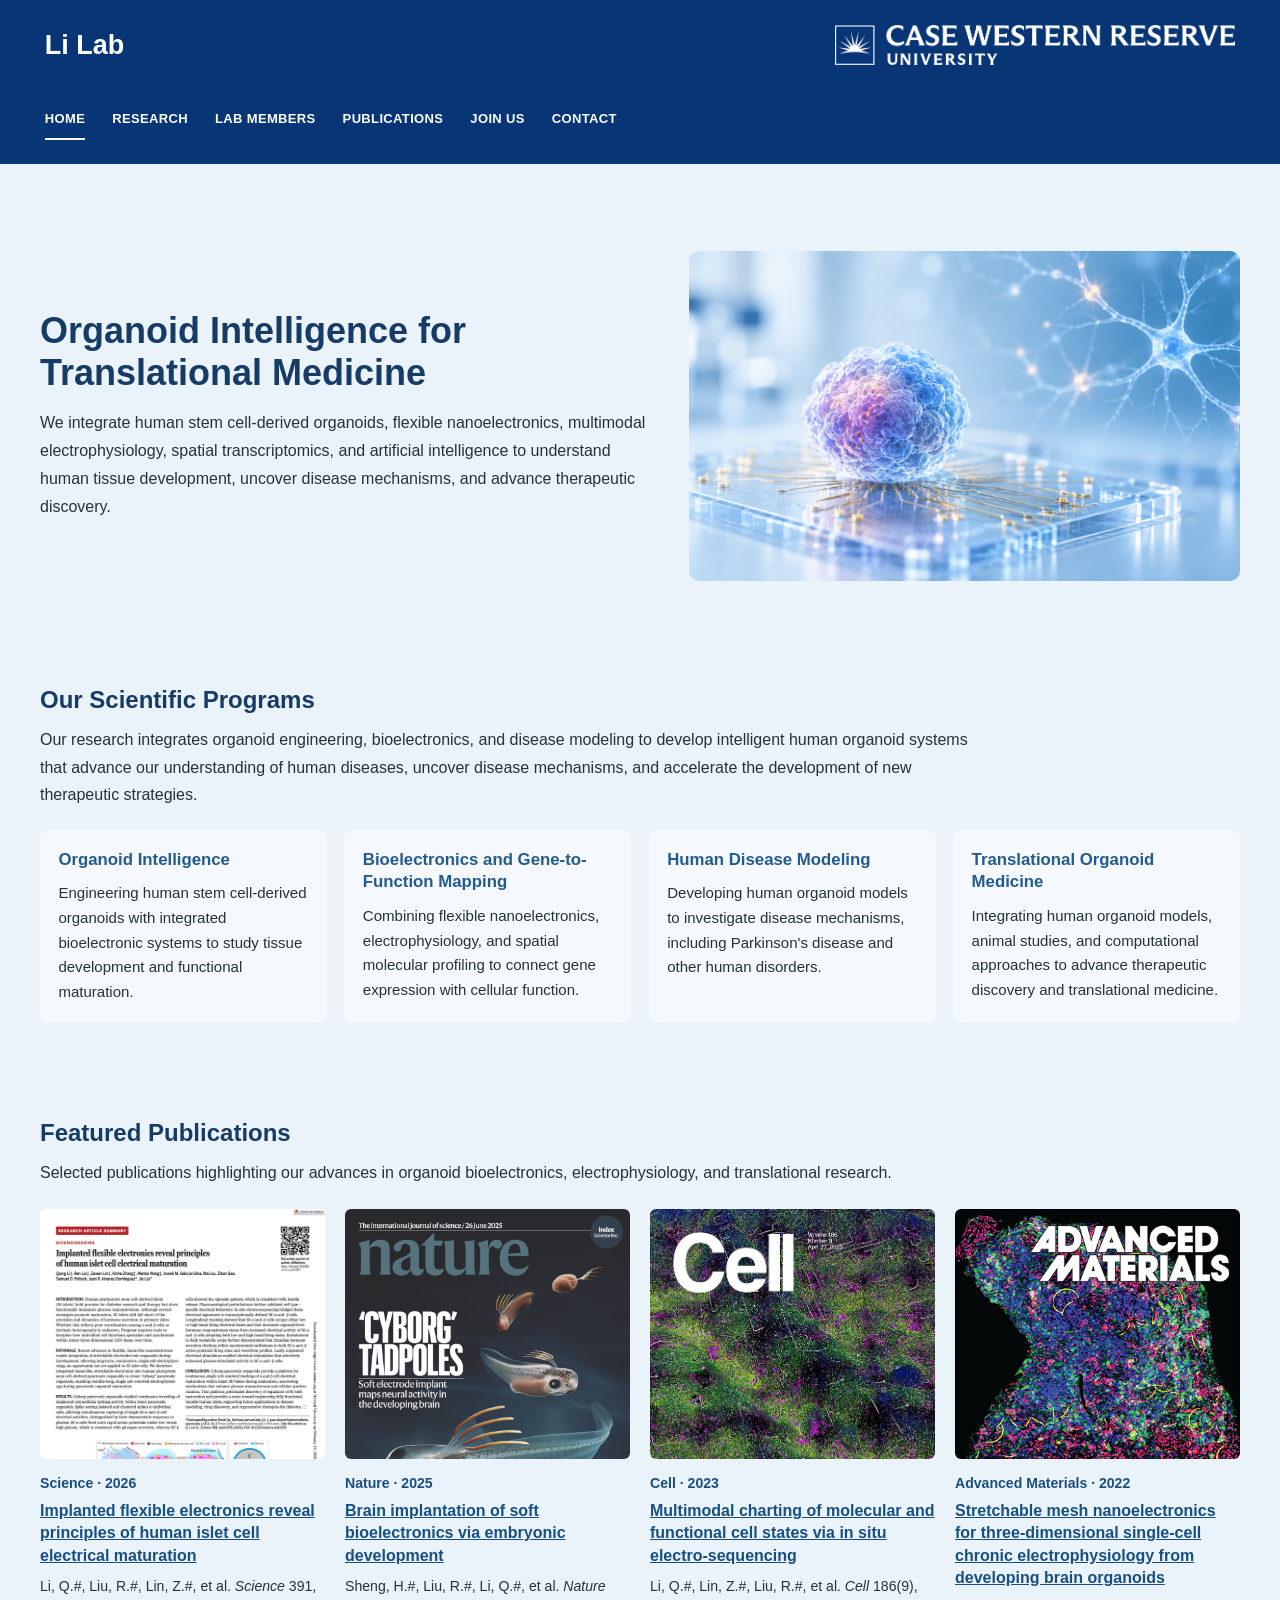
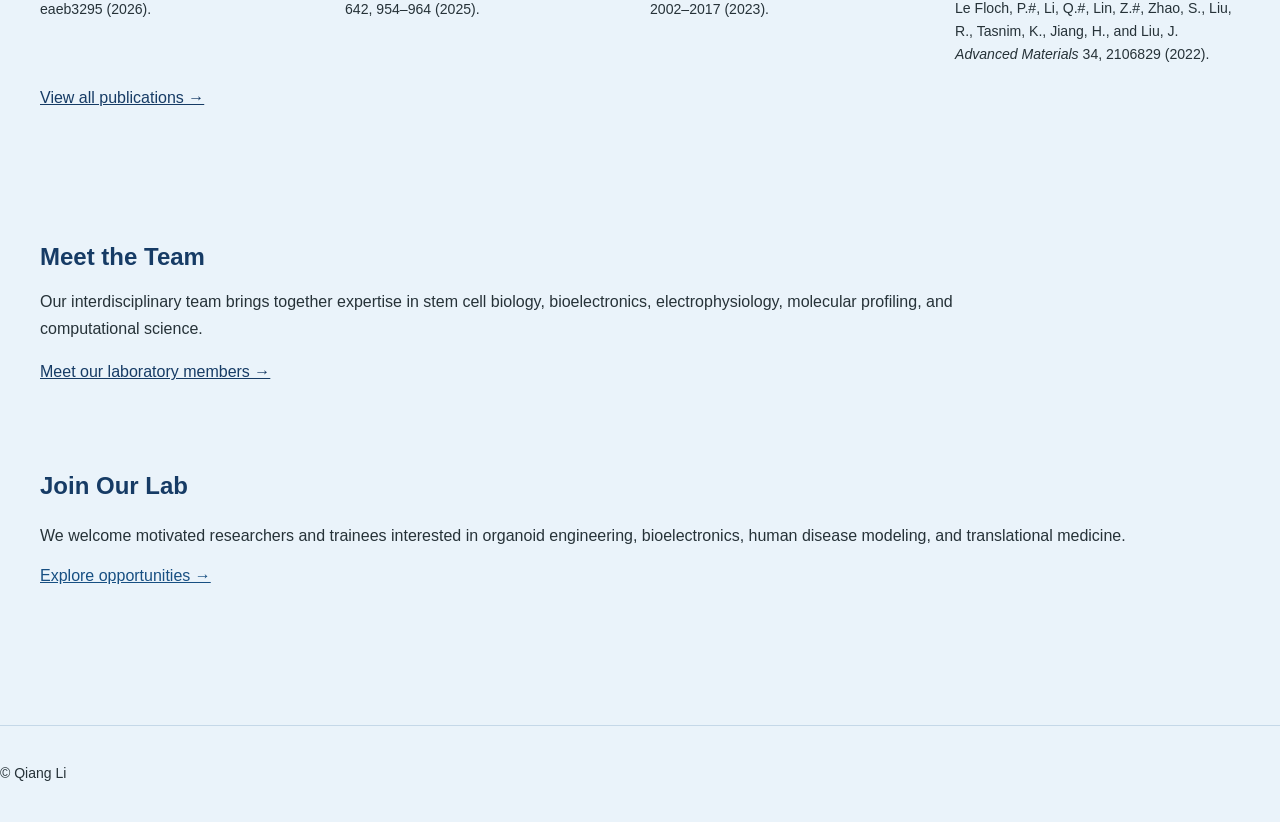
==== commit 8ce1230b: "Update index.html" ====
--- a/index.html
+++ b/index.html
@@ -461,7 +461,7 @@
       <div class="program-grid">
 
         <article class="program-card">
-          <div class="program-number">01</div>
+          
           <h3>Organoid Intelligence</h3>
           <p>
             Engineering human stem cell-derived organoids with
@@ -472,7 +472,7 @@
 
 
         <article class="program-card">
-          <div class="program-number">02</div>
+         
           <h3>Bioelectronics and Gene-to-Function Mapping</h3>
           <p>
             Combining flexible nanoelectronics,
@@ -483,7 +483,7 @@
 
 
         <article class="program-card">
-          <div class="program-number">03</div>
+       
           <h3>Human Disease Modeling</h3>
           <p>
             Developing human organoid models to investigate
@@ -494,7 +494,7 @@
 
 
         <article class="program-card">
-          <div class="program-number">04</div>
+    
           <h3>Translational Organoid Medicine</h3>
           <p>
             Integrating human organoid models, animal studies,
--- a/style.css
+++ b/style.css
@@ -1,8 +1,8 @@
 
 /* =========================================================
    LI LAB WEBSITE — SHARED STYLESHEET
+   Unified page margins and content alignment
    Full-width CWRU blue header
-   Unified light blue content background
    ========================================================= */
 
 * {
@@ -16,9 +16,10 @@
 
 body {
   font-family: Arial, Helvetica, sans-serif;
-  max-width: 1400px;
-  margin: 0 auto;
-  padding: 0 28px;
+  width: 100%;
+  max-width: none;
+  margin: 0;
+  padding: 0;
   line-height: 1.7;
   color: #263238;
   background: #EAF3FA;
@@ -38,19 +39,16 @@
   grid-template-areas:
     "brand affiliation"
     "nav nav";
-
   align-items: center;
   column-gap: 28px;
   row-gap: 14px;
 
-  /* Extend header beyond the centered body container */
   position: relative;
   left: 50%;
   width: 100vw;
   max-width: none;
   margin-left: -50vw;
 
-  /* Preserve the wider and taller blue header */
   padding: 32px clamp(22px, 4vw, 56px) 26px;
 
   color: #ffffff;
@@ -94,8 +92,12 @@
   display: flex;
   flex-wrap: wrap;
   align-items: center;
+  justify-content: flex-start;
   gap: 7px 25px;
+  width: 100%;
   margin-top: 7px;
+  padding: 0;
+  text-align: left;
 }
 
 .site-nav a {
@@ -120,12 +122,16 @@
 }
 
 /* =========================================================
-   GLOBAL CONTENT AREA
+   GLOBAL CONTENT AREA — SAME WIDTH ON ALL SIX PAGES
    ========================================================= */
 
 main {
+  display: block;
+  width: 100%;
+  max-width: 1280px;
   min-height: 58vh;
-  padding: 42px 0 48px;
+  margin: 0 auto;
+  padding: 42px 40px 48px;
   background: #EAF3FA;
 }
 
@@ -230,6 +236,7 @@
 
 /* =========================================================
    CONTACT PAGE
+   Use the same main content boundaries
    ========================================================= */
 
 .contact-layout {
@@ -237,8 +244,9 @@
   grid-template-columns: .8fr 1.2fr;
   gap: 40px;
   align-items: start;
-  max-width: 1200px;
-  margin: 15px auto 0;
+  width: 100%;
+  max-width: none;
+  margin: 15px 0 0;
 }
 
 .contact-info {
@@ -343,8 +351,6 @@
 section h3 {
   color: #245b8f;
 }
-
-/* Remove subsection background boxes */
 
 .postdoc,
 .graduate,
@@ -365,6 +371,7 @@
    ========================================================= */
 
 footer {
+  width: 100%;
   border-top: 1px solid #c5d8e8;
   padding: 22px 0;
   color: #526171;
@@ -377,10 +384,6 @@
    ========================================================= */
 
 @media (max-width: 760px) {
-
-  body {
-    padding: 0 20px;
-  }
 
   .site-header {
     grid-template-columns: 1fr;
@@ -388,10 +391,8 @@
       "brand"
       "affiliation"
       "nav";
-
     row-gap: 12px;
 
-    /* Keep the header full-width on mobile too */
     left: 50%;
     width: 100vw;
     margin-left: -50vw;
@@ -412,6 +413,7 @@
   }
 
   .site-nav {
+    justify-content: flex-start;
     gap: 7px 17px;
     margin-top: 3px;
   }
@@ -421,7 +423,7 @@
   }
 
   main {
-    padding: 32px 0 38px;
+    padding: 32px 20px 38px;
   }
 
   h1 {
@@ -457,7 +459,6 @@
 }
 
 @media (max-width: 380px) {
-
   .site-nav {
     column-gap: 12px;
   }
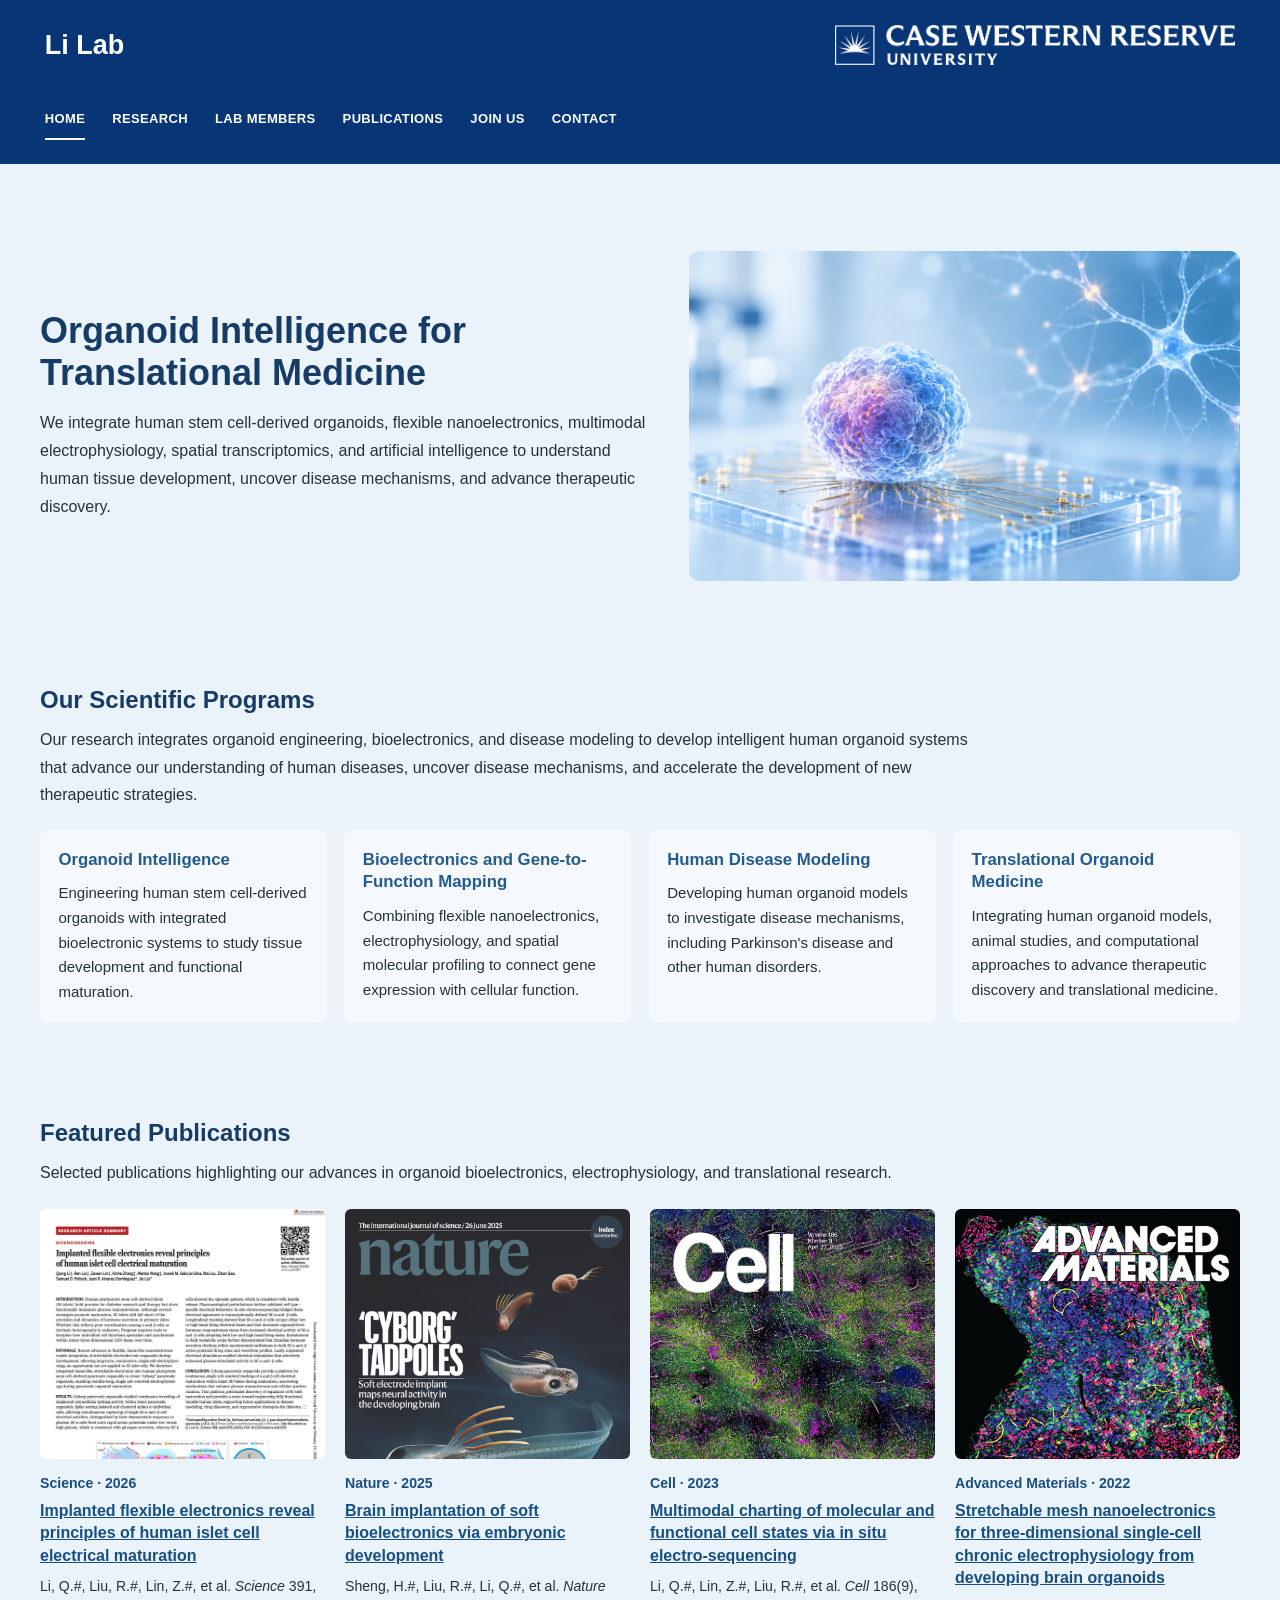
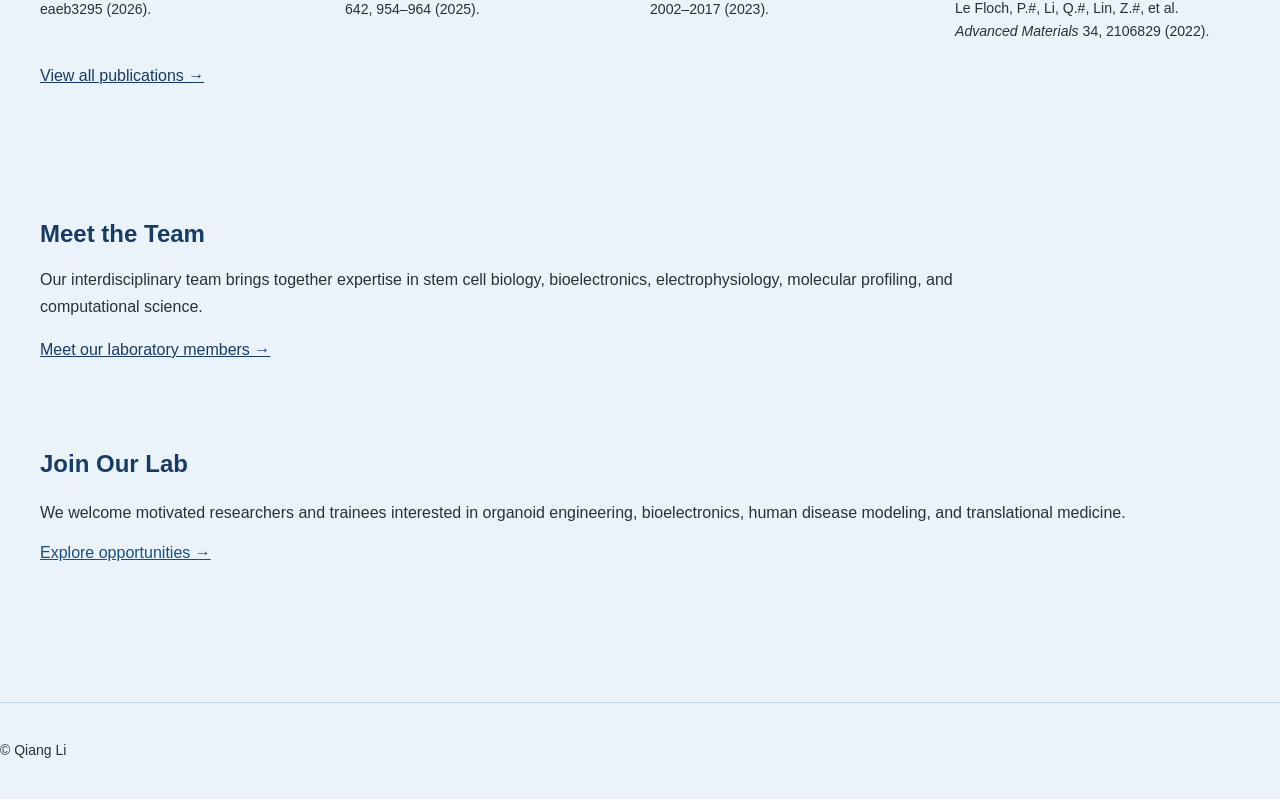
==== commit 3fbc7cf3: "Update index.html" ====
--- a/index.html
+++ b/index.html
@@ -669,8 +669,7 @@
           </h3>
 
           <p>
-            Le Floch, P.#, Li, Q.#, Lin, Z.#, Zhao, S.,
-            Liu, R., Tasnim, K., Jiang, H., and Liu, J.
+            Le Floch, P.#, Li, Q.#, Lin, Z.#, et al.
             <em>Advanced Materials</em> 34, 2106829 (2022).
           </p>
 
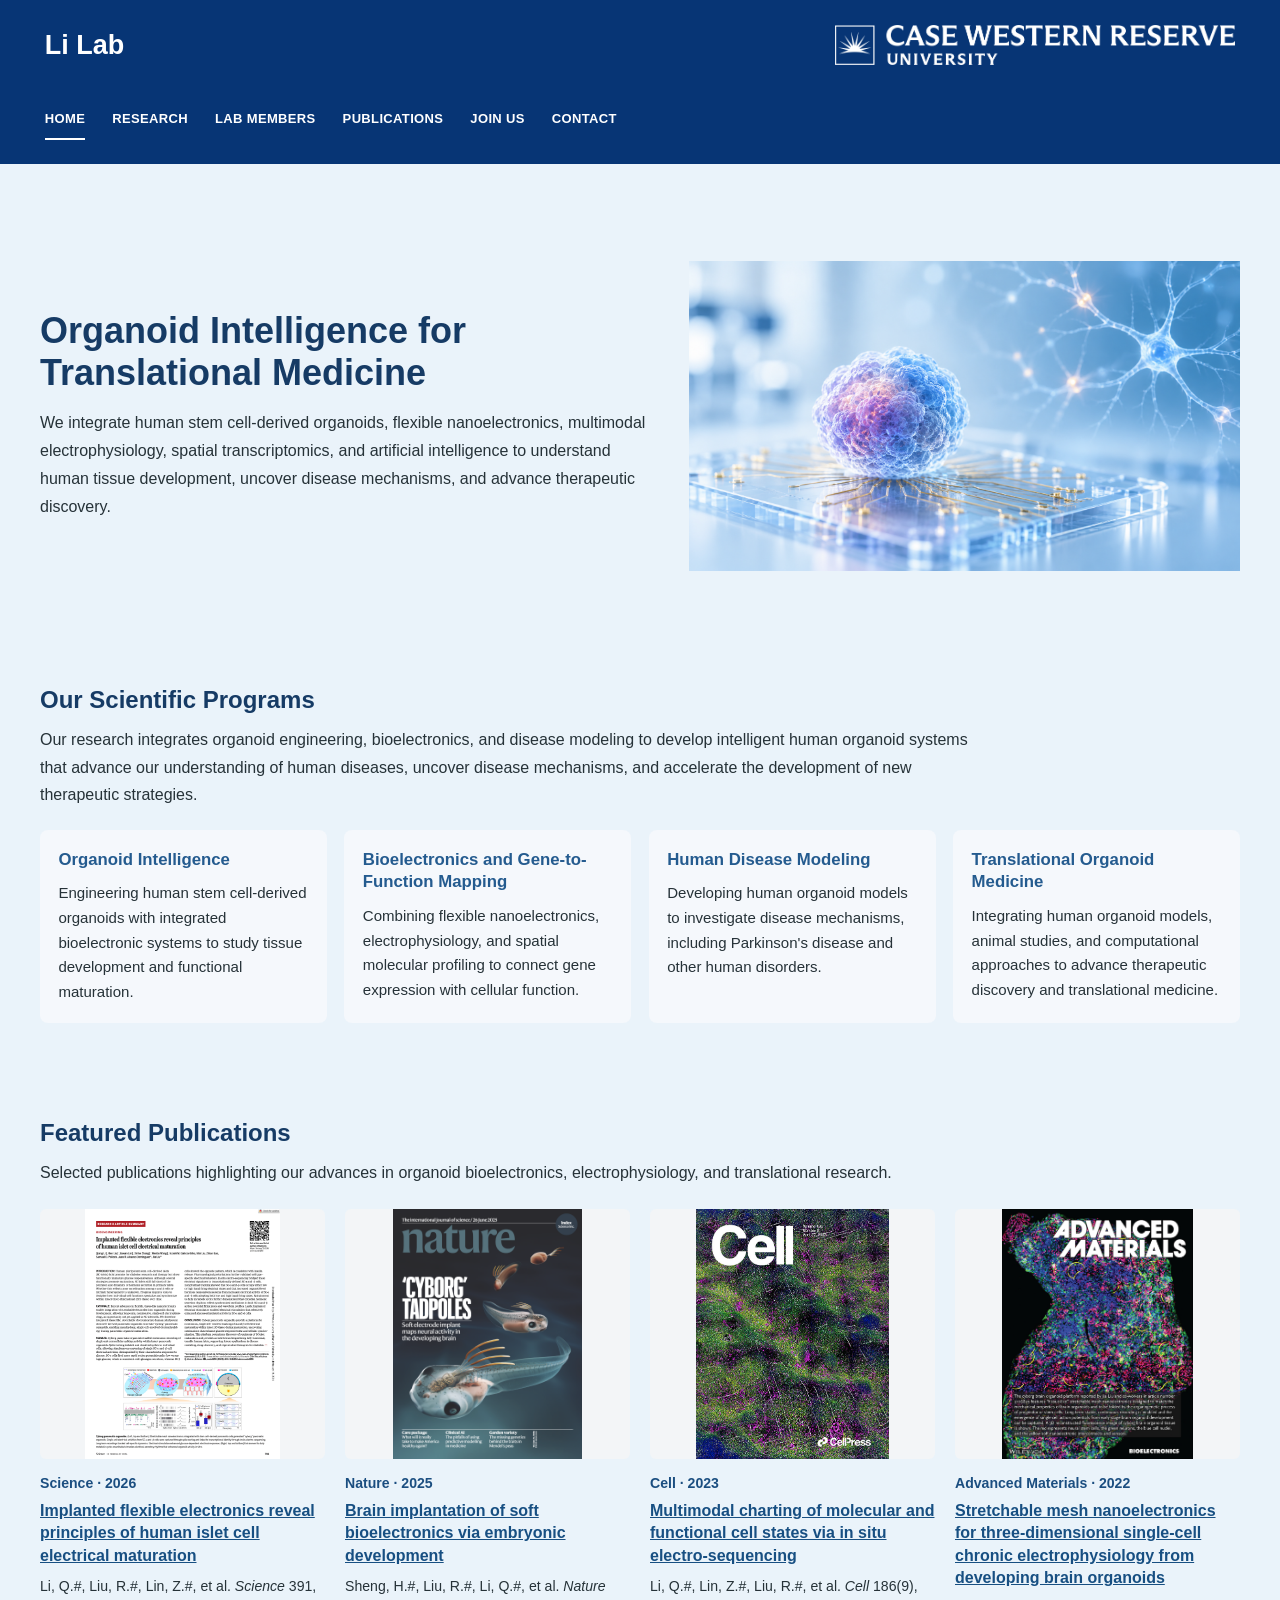
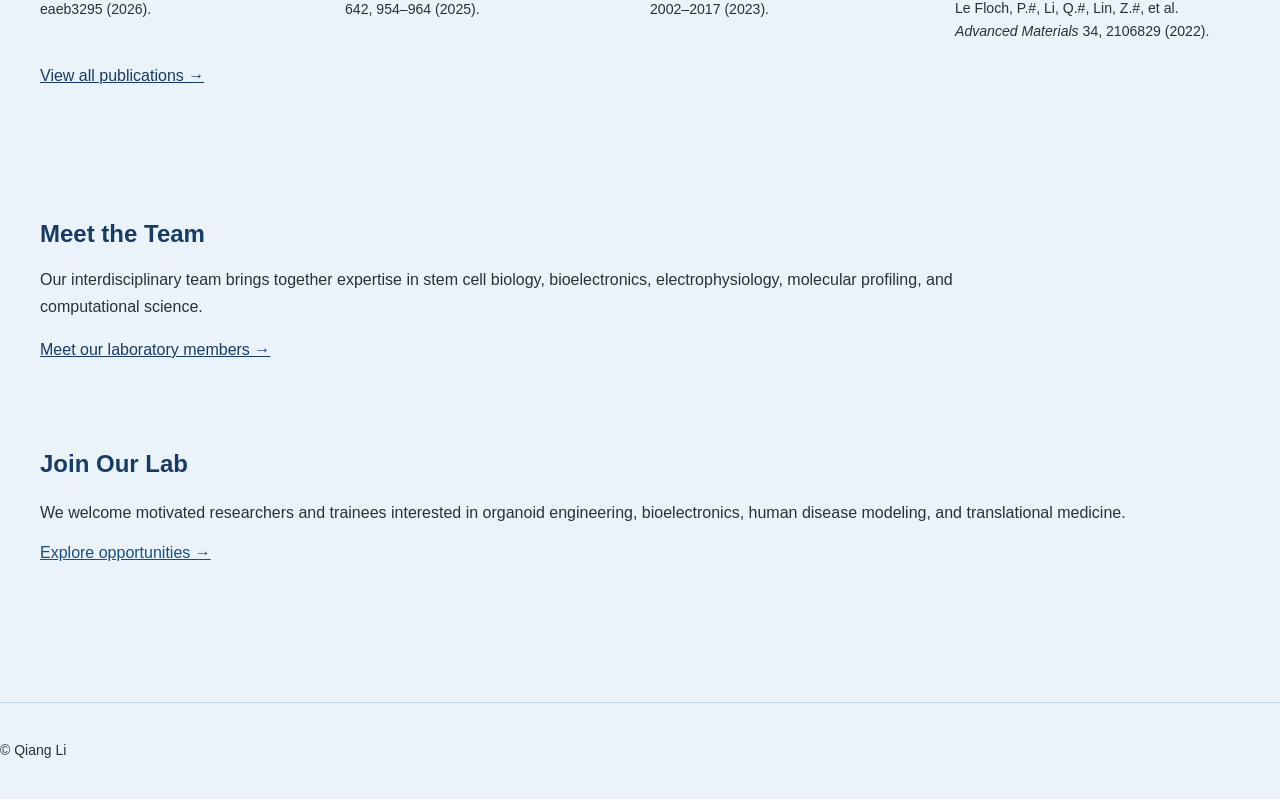
==== commit 53ee9d77: "Update index.html" ====
--- a/index.html
+++ b/index.html
@@ -124,7 +124,7 @@
       display: block;
       width: 100%;
       height: 330px;
-      object-fit: cover;
+      object-fit: contain;
       object-position: center;
       border-radius: 10px;
     }
@@ -211,7 +211,7 @@
       display: block;
       width: 100%;
       height: 100%;
-      object-fit: cover;
+      object-fit: contain;
       object-position: top center;
     }
 
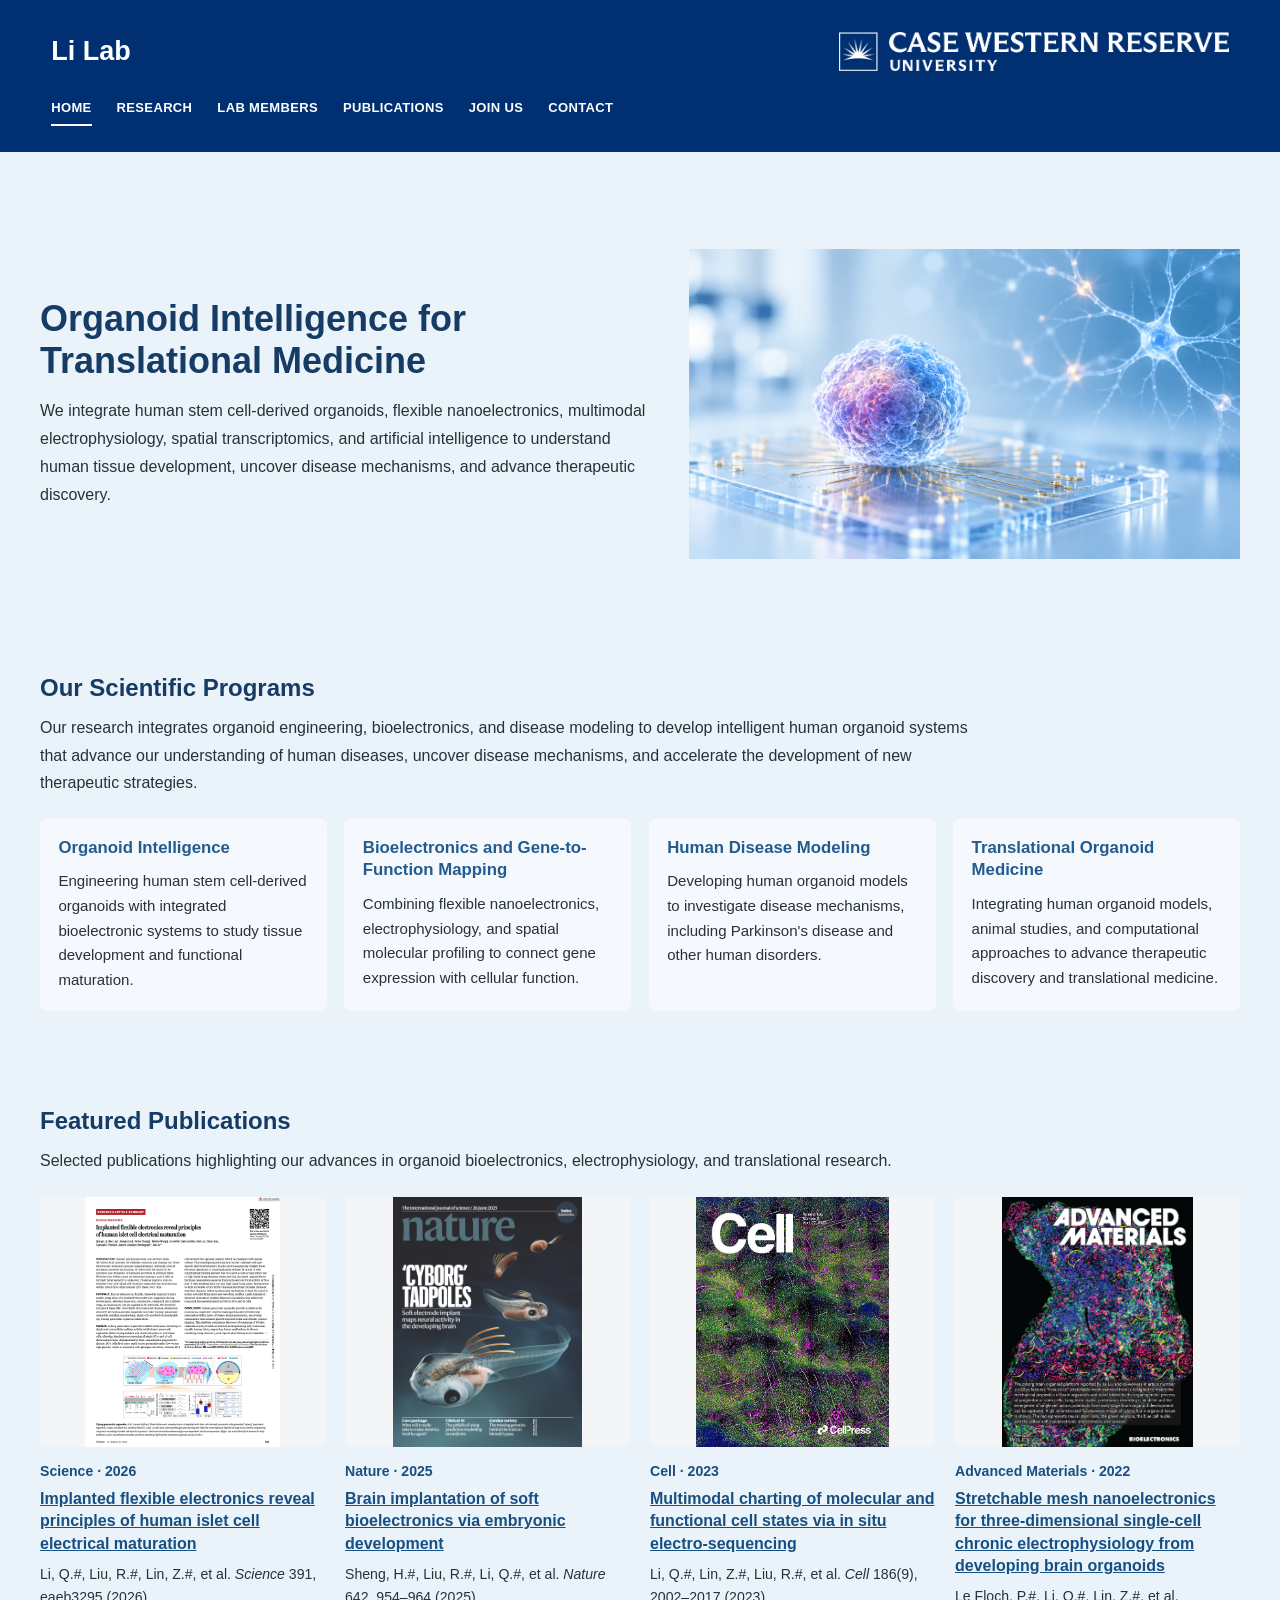
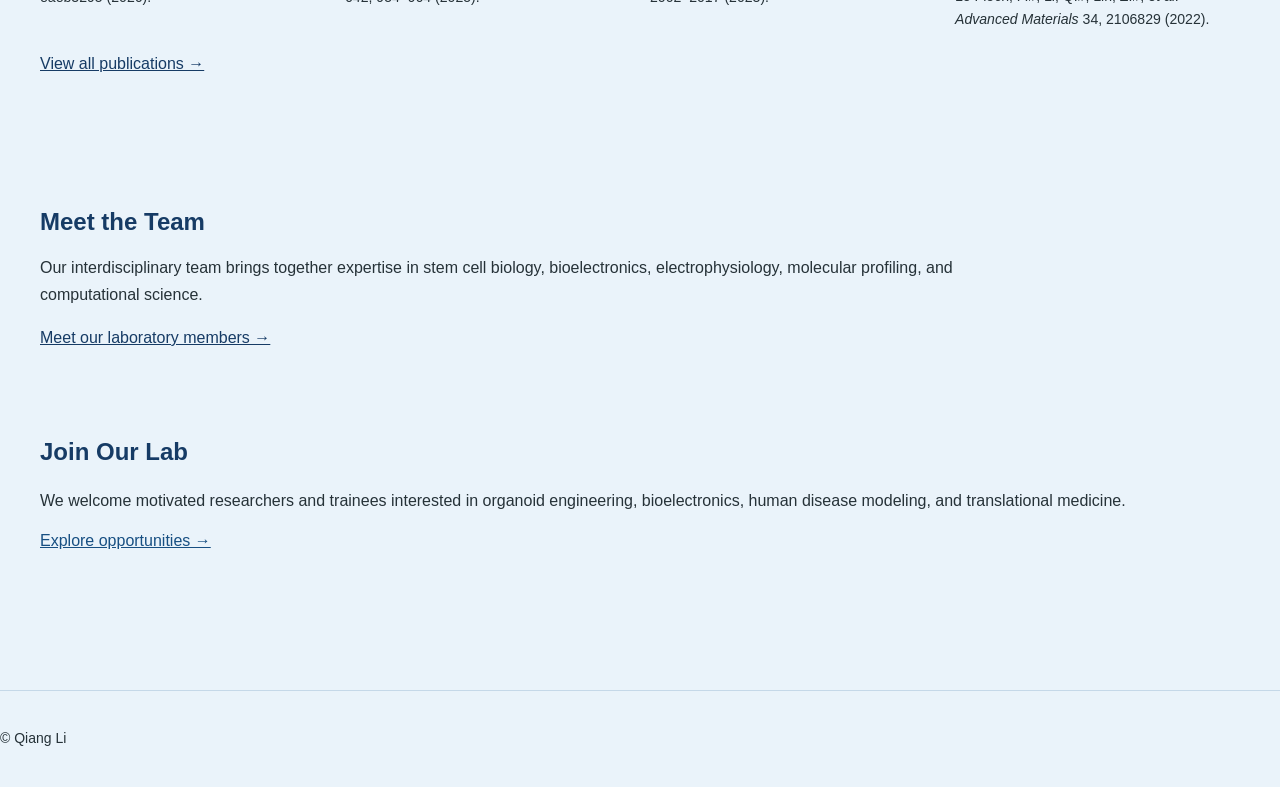
==== commit aeb71194: "Update index.html" ====
--- a/index.html
+++ b/index.html
@@ -1,4 +1,3 @@
-
 <!DOCTYPE html>
 <html lang="en">
 <head>
@@ -13,78 +12,6 @@
     /* =====================================================
        LI LABORATORY HOMEPAGE
        ===================================================== */
-
-    /* ---------- HEADER ---------- */
-
-    .site-header {
-      background: #073575 !important;
-      color: #ffffff !important;
-      min-height: 153px;
-      padding: 25px 3.5% 24px !important;
-      display: flex !important;
-      flex-direction: column !important;
-      justify-content: space-between;
-      box-sizing: border-box;
-    }
-
-    .site-header .brand {
-      display: flex !important;
-      flex-direction: row !important;
-      justify-content: space-between !important;
-      align-items: center !important;
-      width: 100%;
-      gap: 20px;
-    }
-
-    .site-header .brand-name {
-      color: #ffffff !important;
-      font-size: 27px;
-      font-weight: 700;
-      text-decoration: none;
-      line-height: 1.2;
-    }
-
-    .site-header .cwru-logo {
-      display: block;
-      width: 400px;
-      max-width: 100%;
-      height: auto;
-      filter: none !important;
-    }
-
-    /* Navigation: explicitly left-aligned */
-
-    .site-header .site-nav {
-      display: flex !important;
-      flex-direction: row !important;
-      align-items: center;
-      justify-content: flex-start !important;
-      align-self: stretch !important;
-      width: 100% !important;
-      flex-wrap: wrap;
-      gap: 27px;
-      margin-top: 24px;
-      margin-left: 0 !important;
-      padding: 0 !important;
-      text-align: left !important;
-    }
-
-    .site-header .site-nav a {
-      color: #ffffff !important;
-      text-decoration: none;
-      font-weight: 700;
-      padding-bottom: 8px;
-      margin-left: 0;
-    }
-
-    .site-header .site-nav a:hover {
-      color: #dcecff !important;
-    }
-
-    .site-header .site-nav a[aria-current="page"] {
-      border-bottom: 2px solid #ffffff;
-    }
-
 
     /* ---------- MAIN CONTENT ---------- */
 
@@ -307,36 +234,6 @@
 
     /* ---------- MOBILE ---------- */
 
-    @media (max-width: 700px) {
-      .site-header {
-        min-height: auto;
-        padding: 22px 5% 24px !important;
-      }
-
-      .site-header .brand {
-        gap: 15px;
-      }
-
-      .site-header .brand-name {
-        font-size: 23px;
-      }
-
-      .site-header .cwru-logo {
-        width: 220px;
-      }
-
-      .site-header .site-nav {
-        justify-content: flex-start !important;
-        align-self: stretch !important;
-        width: 100% !important;
-        flex-wrap: wrap;
-        gap: 15px 20px;
-        margin-top: 24px;
-        text-align: left !important;
-      }
-    }
-
-
     @media (max-width: 600px) {
       .home-hero {
         grid-template-columns: 1fr;
@@ -367,40 +264,30 @@
 
 <body>
 
-  <!-- HEADER -->
+  <!-- HEADER AND NAVIGATION -->
 
   <header class="site-header">
 
-    <div class="brand">
-
-      <a href="index.html" class="brand-name">
-        Li Lab
-      </a>
-
-      <a href="https://case.edu/" target="_blank" rel="noopener">
-        <img
-          class="cwru-logo"
-          src="CWRU_Two-line%20horizontal%20(Primary)%20logo_White.png"
-          alt="Case Western Reserve University">
-      </a>
-
-    </div>
-
+    <a class="brand" href="index.html">Li Lab</a>
+
+    <a class="header-affiliation"
+       href="https://case.edu/medicine/"
+       target="_blank"
+       rel="noopener noreferrer"
+       aria-label="Case Western Reserve University School of Medicine">
+
+      <img class="cwru-logo"
+           src="CWRU_Two-line%20horizontal%20(Primary)%20logo_White.png"
+           alt="Case Western Reserve University">
+    </a>
 
     <nav class="site-nav" aria-label="Main navigation">
-
       <a href="index.html" aria-current="page">HOME</a>
-
       <a href="research.html">RESEARCH</a>
-
       <a href="lab-members.html">LAB MEMBERS</a>
-
       <a href="publications.html">PUBLICATIONS</a>
-
       <a href="join-us.html">JOIN US</a>
-
       <a href="contact.html">CONTACT</a>
-
     </nav>
 
   </header>
@@ -461,7 +348,7 @@
       <div class="program-grid">
 
         <article class="program-card">
-          
+
           <h3>Organoid Intelligence</h3>
           <p>
             Engineering human stem cell-derived organoids with
@@ -472,7 +359,7 @@
 
 
         <article class="program-card">
-         
+
           <h3>Bioelectronics and Gene-to-Function Mapping</h3>
           <p>
             Combining flexible nanoelectronics,
@@ -483,7 +370,7 @@
 
 
         <article class="program-card">
-       
+
           <h3>Human Disease Modeling</h3>
           <p>
             Developing human organoid models to investigate
@@ -494,7 +381,7 @@
 
 
         <article class="program-card">
-    
+
           <h3>Translational Organoid Medicine</h3>
           <p>
             Integrating human organoid models, animal studies,
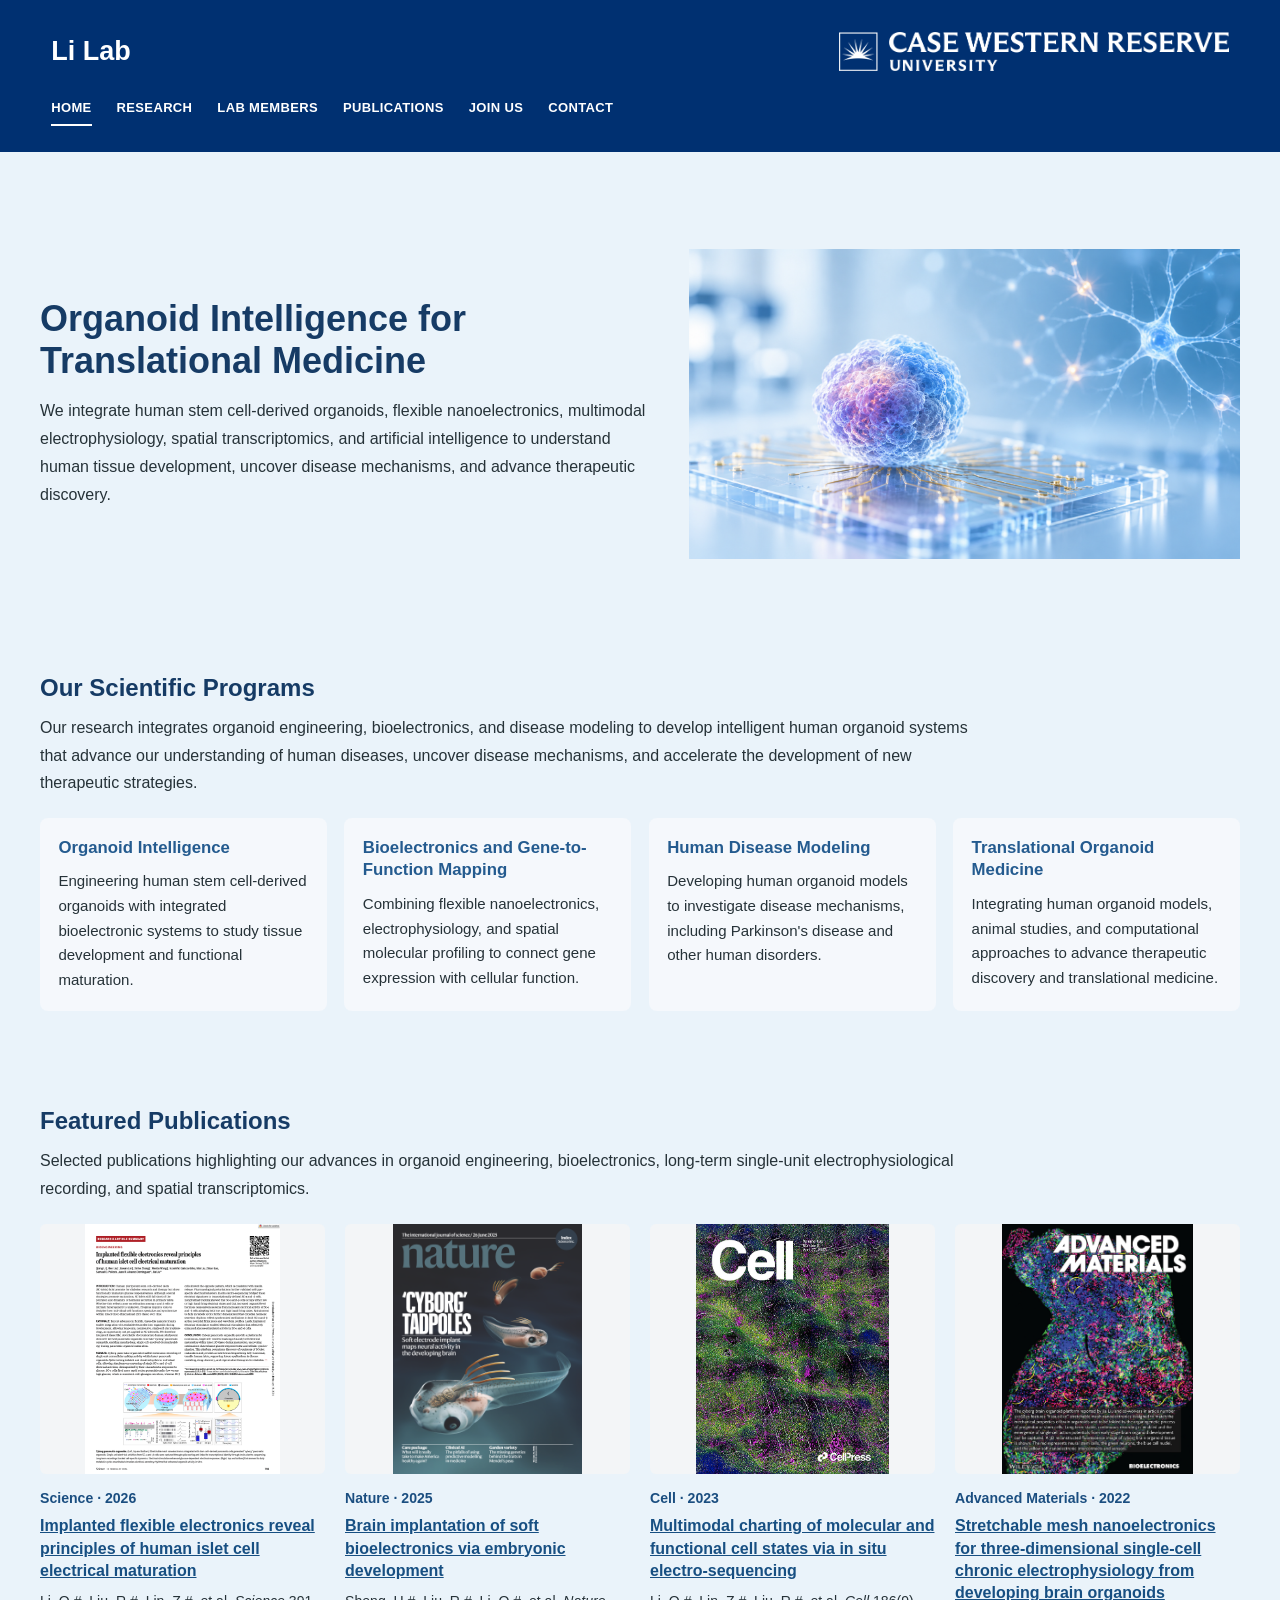
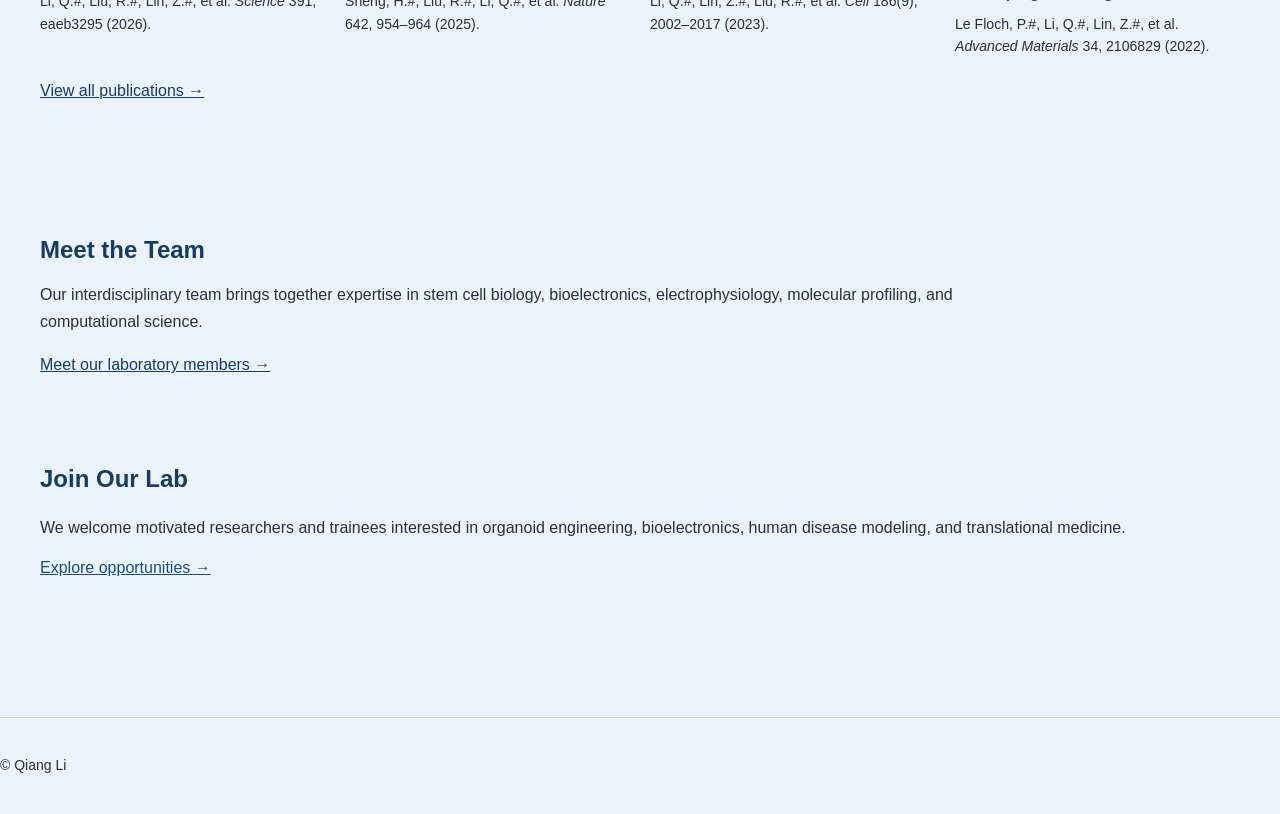
==== commit d1abd2f6: "Update index.html" ====
--- a/index.html
+++ b/index.html
@@ -403,8 +403,8 @@
 
       <p class="section-intro">
         Selected publications highlighting our advances in
-        organoid bioelectronics, electrophysiology, and
-        translational research.
+        organoid engineering, bioelectronics, long-term single-unit electrophysiological recording, and
+        spatial transcriptomics.
       </p>
 
 
